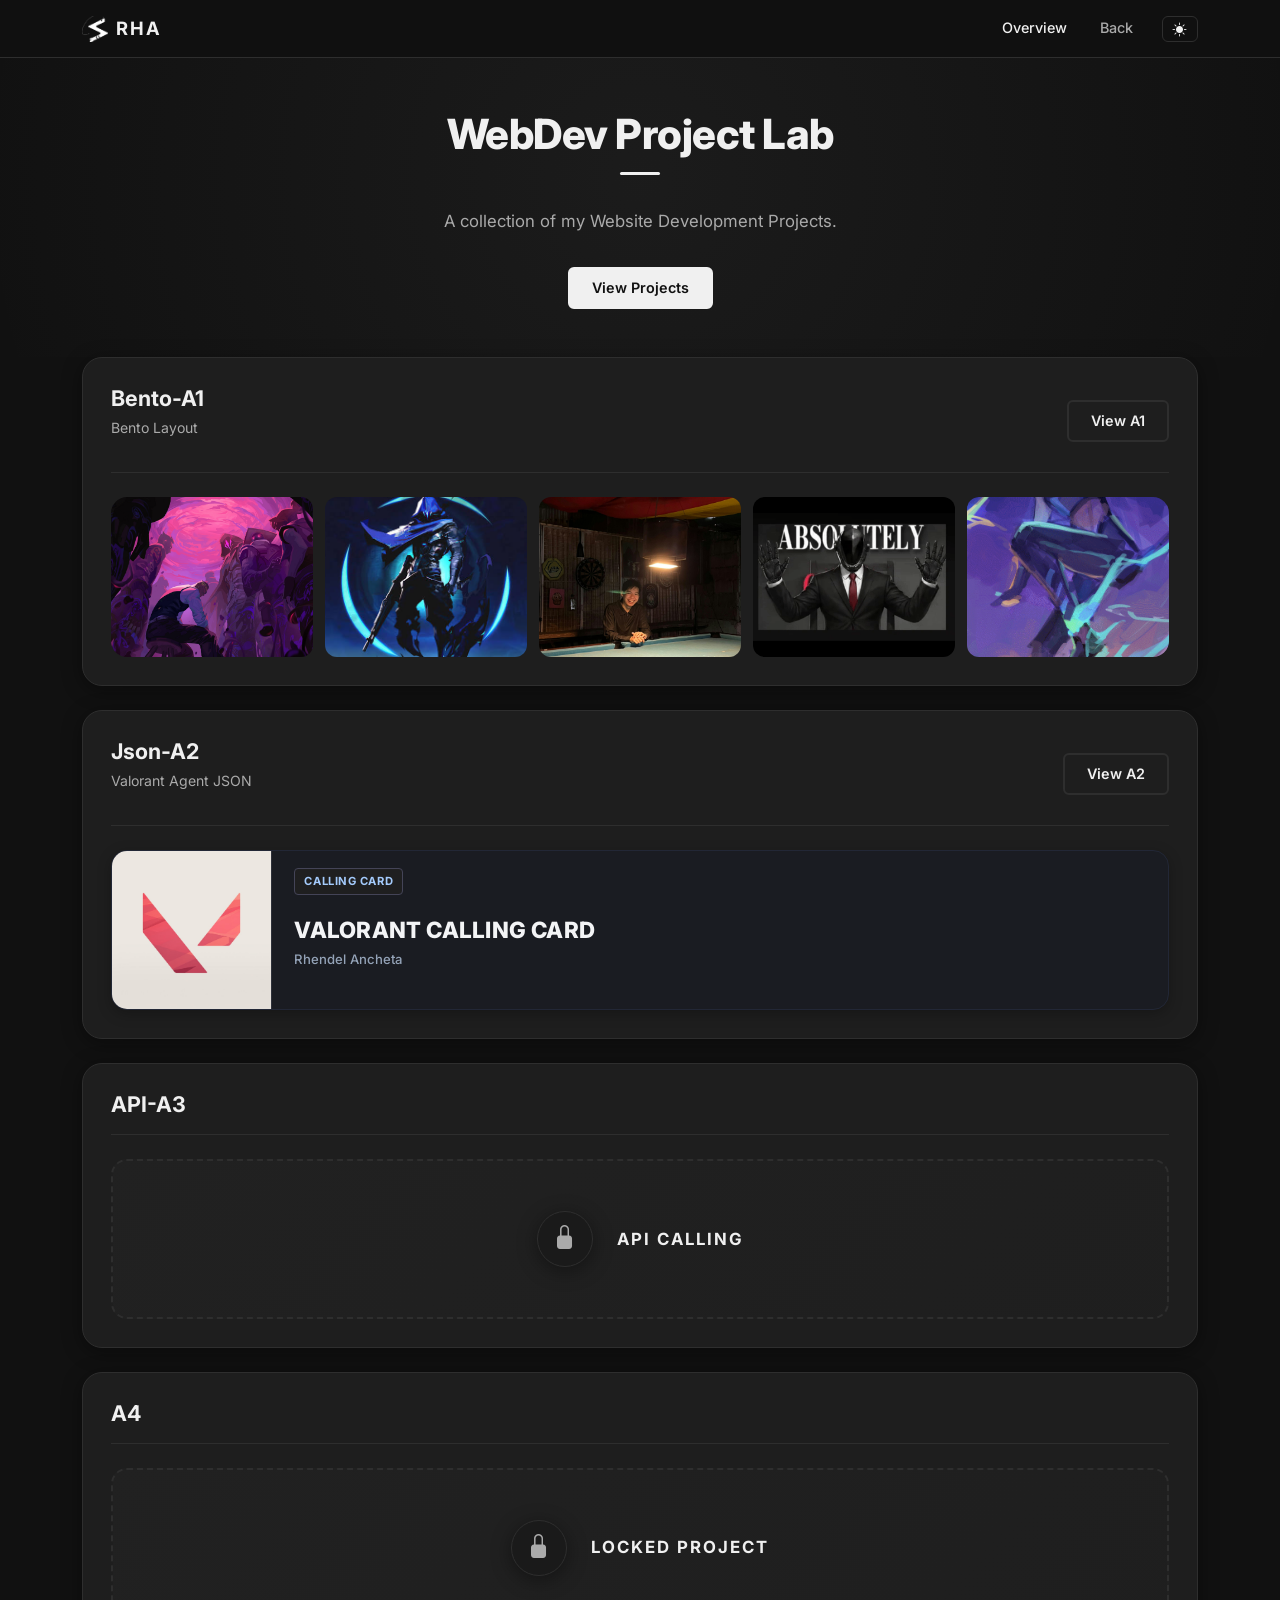
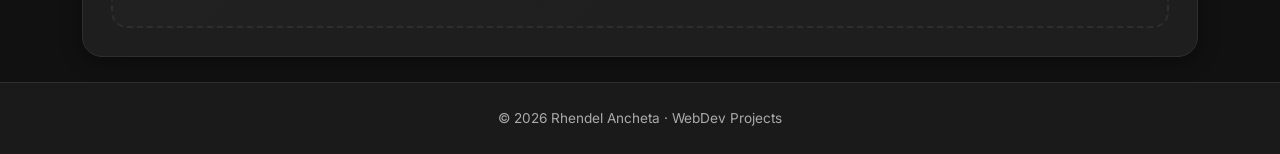
==== index.html @ 06318cfb "index.html" ====
<!DOCTYPE html>
<html lang="en">

<head>
  <meta charset="UTF-8" />
  <meta name="viewport" content="width=device-width, initial-scale=1.0" />
  <title>RHA · WebDev Projects</title>

  <link rel="icon" type="image/png" href="assets/img/favicon.png" />
  <link href="https://fonts.googleapis.com/css2?family=Inter:wght@400;500;600;700;800&display=swap" rel="stylesheet" />
  <link href="https://cdn.jsdelivr.net/npm/bootstrap@5.3.3/dist/css/bootstrap.min.css" rel="stylesheet" />
  <link href="https://cdn.jsdelivr.net/npm/bootstrap-icons@1.11.3/font/bootstrap-icons.min.css" rel="stylesheet" />
  <link rel="stylesheet" href="assets/css/style.css" />
</head>

<body class="dark">

  <nav class="navbar navbar-expand-lg fixed-top" id="mainNav">
    <div class="container">
      <a class="navbar-brand fw-bold" href="#">
        <img src="assets/img/favicon.png" alt="Rhendel Logo" class="brand-icon" />
        RHA
      </a>
      <button class="navbar-toggler" type="button" data-bs-toggle="collapse" data-bs-target="#navMenu"
        aria-controls="navMenu" aria-expanded="false" aria-label="Toggle navigation">
        <span class="navbar-toggler-icon"></span>
      </button>

      <div class="collapse navbar-collapse" id="navMenu">
        <ul class="navbar-nav ms-auto gap-lg-2">
          <li class="nav-item">
            <a class="nav-link active" href="#hero">Overview</a>
          </li>

          <li class="nav-item">
            <a class="nav-link" href="https://delrhen.github.io/">
              Back
            </a>
          </li>
        </ul>

        <button class="btn btn-sm ms-lg-3 mt-2 mt-lg-0" id="darkToggle" title="Toggle dark mode">
          <i class="bi bi-sun-fill"></i>
        </button>
      </div>
    </div>
  </nav>

  <section id="hero">
    <div class="container text-center">
      <h1 class="hero-title fade-in-up">WebDev Project Lab</h1>
      <div class="divider fade-in-up"></div>
      <p class="hero-desc fade-in-up">
        A collection of my Website Development Projects.
      </p>
      <div class="d-flex justify-content-center gap-3 fade-in-up">
        <a href="#hero-projects" class="btn btn-primary-custom">
          View Projects
        </a>
      </div>
    </div>
  </section>

  <section id="hero-projects" class="pt-0">
    <div class="container">

      <div class="row g-4">

        <div class="col-12">
          <div class="hero-card fade-in-up">

            <div class="hero-card-header">
              <div>
                <h3 class="hero-card-title">Bento-A1</h3>
                <p class="hero-card-subtitle">
                  Bento Layout
                </p>
              </div>
              <div class="d-flex gap-2">
                <a href="bento-A1/index.html" class="btn btn-outline-custom btn-sm">
                  View A1
                </a>
              </div>
            </div>

            <a href="bento-A1/index.html" class="bento-preview-strip" title="Open Bento-A1 Fullscreen">
              <div class="bento-preview-img-wrapper">
                <img src="assets/img/card1.jpg" alt="Preview 1" loading="lazy" />
              </div>
              <div class="bento-preview-img-wrapper">
                <img src="assets/img/omen2.jfif" alt="Preview 2" loading="lazy" />
              </div>
              <div class="bento-preview-img-wrapper">
                <img src="assets/img/rhendel.jfif" alt="Preview 3" loading="lazy" />
              </div>
              <div class="bento-preview-img-wrapper">
                <img src="assets/img/bloodstrike.gif" alt="Preview 4" loading="lazy" />
              </div>
              <div class="bento-preview-img-wrapper">
                <img src="assets/img/neon.gif" alt="Preview 5" loading="lazy" />
              </div>
            </a>

          </div>
        </div>

        <div class="col-12">
          <div class="hero-card fade-in-up">
            <div class="hero-card-header">
              <div>
                <h3 class="hero-card-title">Json-A2</h3>
                <p class="hero-card-subtitle">Valorant Agent JSON</p>
              </div>
              <div class="d-flex gap-2">
                <a href="Json-A2/index.html" class="btn btn-outline-custom btn-sm">
                  View A2
                </a>
              </div>
            </div>

            <a href="Json-A2/index.html" class="calling-card-preview" title="Open Valorant Calling Cards">
              <div class="calling-card-preview-banner">
                <img src="assets/img/valorant.jpg" alt="Valorant Calling Card" loading="lazy" />
              </div>

              <div class="calling-card-preview-content">
                <div class="calling-card-preview-meta">
                  <span class="calling-card-preview-tag">Calling Card</span>
                </div>

                <div class="my-auto">
                  <h4 class="calling-card-preview-title">Valorant Calling Card</h4>
                  <span class="calling-card-preview-author">Rhendel Ancheta</span>
                </div>

                <div class="calling-card-preview-cta">
                </div>
              </div>
            </a>
          </div>
        </div>

        <div class="col-12">
          <div class="hero-card locked-project-card fade-in-up">
            <div class="hero-card-header">
              <div>

                <h3 class="hero-card-title">API-A3</h3>
              </div>
            </div>

            <div class="locked-empty-state">
              <div class="lock-icon-circle">
                <i class="bi bi-lock-fill"></i>
              </div>
              <div class="locked-text-wrap">
                <h5 class="locked-title">API CALLING</h5>
              </div>
            </div>
          </div>
        </div>

        <div class="col-12">
          <div class="hero-card locked-project-card fade-in-up">
            <div class="hero-card-header">
              <div>

                <h3 class="hero-card-title">A4</h3>
              </div>
            </div>

            <div class="locked-empty-state">
              <div class="lock-icon-circle">
                <i class="bi bi-lock-fill"></i>
              </div>
              <div class="locked-text-wrap">
                <h5 class="locked-title">LOCKED PROJECT</h5>
              </div>
            </div>
          </div>
        </div>

      </div>

    </div>
  </section>

  <br>

  <footer>
    <div class="container text-center">
      <p>&copy; 2026 Rhendel Ancheta · WebDev Projects</p>
    </div>
  </footer>

  <script src="https://cdn.jsdelivr.net/npm/bootstrap@5.3.3/dist/js/bootstrap.bundle.min.js"></script>
  <script src="assets/js/script.js"></script>
</body>

</html>
---- assets/css/style.css ----
:root {
  --bg: #ffffff;
  --bg-alt: #f5f5f5;
  --text: #111111;
  --text-muted: #555555;
  --border: #dddddd;
  --accent: #111111;
  --accent-hover: #333333;
  --card-bg: #ffffff;
  --nav-bg: rgba(255, 255, 255, 0.95);
  --shadow: 0 2px 12px rgba(0, 0, 0, 0.08);

  --bento-card-bg: #f8f9fa;
  --bento-card-border: rgba(0, 0, 0, 0.08);
  --bento-card-hover-border: rgba(0, 0, 0, 0.2);

  --space-xs: 0.5rem;
  --space-sm: 1rem;
  --space-md: 1.5rem;
  --space-lg: 2rem;
  --space-xl: 3rem;
  --space-xxl: 5rem;
}

body.dark {
  --bg: #111111;
  --bg-alt: #1a1a1a;
  --text: #f0f0f0;
  --text-muted: #aaaaaa;
  --border: #2e2e2e;
  --accent: #f0f0f0;
  --accent-hover: #cccccc;
  --card-bg: #1e1e1e;
  --nav-bg: rgba(17, 17, 17, 0.97);
  --shadow: 0 4px 20px rgba(0, 0, 0, 0.4);

  --bento-card-bg: #1e1e1e;
  --bento-card-border: #2e2e2e;
  --bento-card-hover-border: #444444;
}

* {
  margin: 0;
  padding: 0;
  box-sizing: border-box;
  scroll-behavior: smooth;
}

body {
  background-color: var(--bg);
  color: var(--text);
  font-family: 'Inter', sans-serif;
  font-size: 15px;
  line-height: 1.7;
  transition: background-color 0.3s, color 0.3s;
  min-height: 100vh;
  display: flex;
  flex-direction: column;
}


#mainNav {
  background: var(--nav-bg);
  border-bottom: 1px solid var(--border);
  backdrop-filter: blur(8px);
  -webkit-backdrop-filter: blur(8px);
  transition: background 0.3s, padding 0.3s, box-shadow 0.3s;
  z-index: 1050;
}

#mainNav .navbar-brand {
  color: var(--text);
  letter-spacing: 2px;
  font-size: 1.15rem;
  display: flex;
  align-items: center;
  gap: 8px;
}

.brand-icon {
  width: 26px;
  height: 26px;
  border-radius: 6px;
  object-fit: cover;
}

#mainNav .nav-link {
  color: var(--text-muted);
  font-size: 0.9rem;
  font-weight: 500;
  transition: color 0.2s;
  padding: 0.5rem 0.8rem;
}

#mainNav .nav-link:hover,
#mainNav .nav-link.active {
  color: var(--text);
}

#darkToggle {
  background: none !important;
  border: 1px solid var(--border) !important;
  color: var(--text) !important;
  border-radius: 6px;
  padding: 5px 10px;
  cursor: pointer;
  line-height: 1;
  transition: background 0.2s;
}

#darkToggle:hover {
  background: var(--bg-alt) !important;
}

#darkToggle:focus {
  outline: none;
  box-shadow: none !important;
}


#hero {
  position: relative;
  overflow: hidden;
  padding-top: calc(var(--space-xxl) + 30px);
  padding-bottom: var(--space-xl);
  --mouse-x: 50%;
  --mouse-y: 50%;
}

#hero::before {
  content: "";
  position: absolute;
  top: -50%;
  left: -50%;
  width: 200%;
  height: 200%;
  background: radial-gradient(circle at center, rgba(150, 150, 150, 0.08) 0%, transparent 50%);
  transform: translate(calc(var(--mouse-x) * -25px), calc(var(--mouse-y) * -25px));
  transition: transform 0.1s ease-out;
  pointer-events: none;
  z-index: 0;
}

#hero > .container {
  position: relative;
  z-index: 1;
}

.hero-subtitle {
  font-size: 0.85rem;
  letter-spacing: 2px;
  text-transform: uppercase;
  color: var(--text-muted);
  font-weight: 700;
  margin-bottom: 6px;
}

.hero-title {
  font-size: 2.6rem;
  font-weight: 800;
  color: var(--text);
  letter-spacing: -0.5px;
  margin-bottom: 12px;
}

.hero-desc {
  font-size: 1.05rem;
  color: var(--text-muted);
  max-width: 680px;
  margin: 0 auto 2rem;
}

.divider {
  width: 40px;
  height: 3px;
  background: var(--text);
  margin: 0 auto 2rem;
  border-radius: 2px;
}


.btn-primary-custom {
  background: var(--accent);
  color: var(--bg);
  border: 2px solid var(--accent);
  padding: 8px 22px;
  border-radius: 6px;
  font-size: 0.9rem;
  font-weight: 600;
  text-decoration: none;
  display: inline-flex;
  align-items: center;
  gap: 6px;
  transition: background 0.2s, color 0.2s, border-color 0.2s;
}

.btn-primary-custom:hover {
  background: var(--accent-hover);
  border-color: var(--accent-hover);
  color: var(--bg);
}

.btn-outline-custom {
  background: transparent;
  color: var(--text);
  border: 2px solid var(--border);
  padding: 8px 22px;
  border-radius: 6px;
  font-size: 0.9rem;
  font-weight: 600;
  text-decoration: none;
  display: inline-flex;
  align-items: center;
  gap: 6px;
  transition: border-color 0.2s, color 0.2s, background-color 0.2s;
}

.btn-outline-custom:hover {
  border-color: var(--text);
  color: var(--text);
  background-color: var(--bg-alt);
}

.hero-card {
  background: var(--card-bg);
  border: 1px solid var(--border);
  border-radius: 1.25rem;
  padding: 1.75rem;
  box-shadow: var(--shadow);
  transition: transform 0.25s ease, box-shadow 0.25s ease, border-color 0.25s ease;
  position: relative;
  overflow: hidden;
}

.hero-card:hover {
  border-color: rgba(150, 150, 150, 0.3);
}

.hero-card-header {
  display: flex;
  justify-content: space-between;
  align-items: center;
  margin-bottom: 1.5rem;
  padding-bottom: 1rem;
  border-bottom: 1px solid var(--border);
  flex-wrap: wrap;
  gap: 10px;
}

.hero-card-tag {
  display: inline-flex;
  align-items: center;
  gap: 6px;
  font-size: 0.72rem;
  font-weight: 700;
  text-transform: uppercase;
  letter-spacing: 1px;
  padding: 4px 12px;
  border-radius: 20px;
}

.tag-active {
  background: rgba(34, 197, 94, 0.12);
  color: #22c55e;
  border: 1px solid rgba(34, 197, 94, 0.3);
}

.tag-locked {
  background: rgba(148, 163, 184, 0.12);
  color: var(--text-muted);
  border: 1px solid var(--border);
}

.hero-card-title {
  font-size: 1.35rem;
  font-weight: 700;
  color: var(--text);
  margin: 0;
}

.hero-card-subtitle {
  font-size: 0.88rem;
  color: var(--text-muted);
  margin-top: 4px;
}


.bento-preview-strip {
  display: flex;
  gap: 12px;
  width: 100%;
  height: 160px;
  border-radius: 1rem;
  overflow: hidden;
  text-decoration: none;
  position: relative;
  transition: transform 0.3s ease, box-shadow 0.3s ease;
}

.bento-preview-strip:hover {
  transform: translateY(-3px);
  box-shadow: 0 8px 30px rgba(0, 0, 0, 0.3);
}

.bento-preview-img-wrapper {
  flex: 1;
  min-width: 0;
  overflow: hidden;
  border-radius: 0.75rem;
  position: relative;
}

.bento-preview-img-wrapper img {
  width: 100%;
  height: 100%;
  object-fit: cover;
  object-position: center;
  transition: transform 0.4s ease;
}

.bento-preview-strip:hover .bento-preview-img-wrapper img {
  transform: scale(1.08);
}

.bento-preview-cta {
  flex: 0 0 160px;
  display: flex;
  flex-direction: column;
  align-items: center;
  justify-content: center;
  gap: 8px;
  background: var(--bg-alt);
  border: 1px solid var(--border);
  border-radius: 0.75rem;
  color: var(--text-muted);
  font-size: 0.85rem;
  font-weight: 600;
  letter-spacing: 0.5px;
  transition: color 0.2s, background 0.2s, border-color 0.2s;
}

.bento-preview-cta i:first-child {
  font-size: 1.6rem;
}

.bento-preview-cta i:last-child {
  font-size: 1rem;
  transition: transform 0.2s;
}

.bento-preview-strip:hover .bento-preview-cta {
  color: var(--text);
  border-color: var(--text-muted);
}

.bento-preview-strip:hover .bento-preview-cta i:last-child {
  transform: translateX(4px);
}

@media (max-width: 768px) {
  .bento-preview-strip {
    height: 120px;
    gap: 8px;
  }
  .bento-preview-img-wrapper:nth-child(n+4) {
    display: none;
  }
  .bento-preview-cta {
    flex: 0 0 100px;
    font-size: 0.75rem;
  }
}



.bento-box {
  background-color: var(--bento-card-bg);
  border: 1px solid var(--bento-card-border);
  border-radius: 1rem;
  font-weight: 600;
  color: var(--text);
  display: flex;
  flex-direction: column;
  align-items: center;
  justify-content: center;
  box-shadow: 0 2px 8px rgba(0, 0, 0, 0.04);
  transition: transform 0.2s ease, box-shadow 0.2s ease, border-color 0.2s ease;
  position: relative;
  overflow: hidden;
  text-align: center;
  padding: 1rem;
}

.bento-box:hover {
  transform: translateY(-2px);
  border-color: var(--bento-card-hover-border);
  box-shadow: 0 6px 18px rgba(0, 0, 0, 0.08);
}

body.dark .bento-box:hover {
  box-shadow: 0 6px 20px rgba(0, 0, 0, 0.5);
}

.bento-box .bento-bg-img {
  position: absolute;
  top: 0;
  left: 0;
  width: 100%;
  height: 100%;
  object-fit: cover;
  object-position: center;
  transition: transform 0.4s ease, opacity 0.3s ease;
  z-index: 1;
  opacity: 0.5;
}

.bento-box:hover .bento-bg-img {
  transform: scale(1.06);
  opacity: 0.7;
}

.bento-box .bento-overlay {
  position: absolute;
  top: 0;
  left: 0;
  width: 100%;
  height: 100%;
  background: linear-gradient(180deg, rgba(17, 17, 17, 0.3) 0%, rgba(17, 17, 17, 0.85) 100%);
  z-index: 2;
  pointer-events: none;
}

.bento-box .bento-content {
  position: relative;
  z-index: 3;
  width: 100%;
  display: flex;
  flex-direction: column;
  align-items: center;
  justify-content: center;
  pointer-events: none;
}

.bento-box-title {
  font-size: 0.95rem;
  font-weight: 700;
  letter-spacing: 1px;
  text-shadow: 0 2px 8px rgba(0, 0, 0, 0.7);
}

.bento-box-desc {
  font-size: 0.75rem;
  color: var(--text-muted);
  font-weight: 500;
  margin-top: 4px;
  text-shadow: 0 1px 4px rgba(0, 0, 0, 0.8);
}


.locked-project-card {
  display: flex;
  flex-direction: column;
  justify-content: space-between;
}

.locked-empty-state {
  height: 160px;
  border: 2px dashed var(--border);
  border-radius: 1rem;
  display: flex;
  flex-direction: row;
  align-items: center;
  justify-content: center;
  gap: 1.5rem;
  padding: 1.25rem 2rem;
  text-align: left;
  background: linear-gradient(135deg, rgba(125, 125, 125, 0.03) 0%, rgba(125, 125, 125, 0.01) 100%);
  position: relative;
  overflow: hidden;
  transition: border-color 0.25s, transform 0.25s;
}

.locked-empty-state:hover {
  border-color: rgba(150, 150, 150, 0.4);
}

.lock-icon-circle {
  width: 56px;
  height: 56px;
  border-radius: 50%;
  background: var(--bg-alt);
  border: 1px solid var(--border);
  display: flex;
  align-items: center;
  justify-content: center;
  font-size: 1.5rem;
  color: var(--text-muted);
  margin-bottom: 0;
  box-shadow: var(--shadow);
  transition: transform 0.3s ease, color 0.3s ease;
  flex-shrink: 0;
}

.locked-empty-state:hover .lock-icon-circle {
  transform: scale(1.08);
  color: var(--text);
}

.locked-text-wrap {
  display: flex;
  flex-direction: column;
  gap: 3px;
}

.locked-title {
  font-size: 1.05rem;
  font-weight: 700;
  letter-spacing: 2px;
  text-transform: uppercase;
  color: var(--text);
  margin-bottom: 0;
}

.locked-desc {
  font-size: 0.85rem;
  color: var(--text-muted);
  max-width: unset;
  margin-bottom: 0;
  line-height: 1.4;
}


footer {
  margin-top: auto;
  background: var(--bg-alt);
  border-top: 1px solid var(--border);
  padding: 24px 0;
}

footer p {
  font-size: 0.85rem;
  color: var(--text-muted);
  margin: 0;
}


.fade-in-up {
  opacity: 0;
  transform: translateY(20px);
  transition: opacity 0.5s ease, transform 0.5s ease;
}

.fade-in-up.visible {
  opacity: 1;
  transform: translateY(0);
}

@media (max-width: 991px) {
  .hero-title {
    font-size: 2.2rem;
  }
}

@media (max-width: 576px) {
  .hero-title {
    font-size: 1.8rem;
  }

  .hero-card {
    padding: 1.25rem;
  }

  .bento-box {
    min-height: 120px !important;
  }
}


.calling-card-preview {
  display: flex;
  flex-direction: row;
  background: #1a1c22;
  border: 1px solid #222736;
  border-radius: 1rem;
  overflow: hidden;
  height: 160px;
  width: 100%;
  text-decoration: none;
  transition: transform 0.3s ease, border-color 0.3s ease, box-shadow 0.3s ease, background-color 0.3s ease;
  box-shadow: 0 4px 14px rgba(0, 0, 0, 0.25);
}

.calling-card-preview:hover {
  transform: translateY(-3px);
  background-color: #343947;
  border-color: rgba(49, 58, 73, 0.4);
  box-shadow: 0 8px 30px rgba(0, 0, 0, 0.35);
}

.calling-card-preview-banner {
  flex: 0 0 160px;
  position: relative;
  overflow: hidden;
  background: #0f1218;
  border-right: 1px solid #2e313a;
}

.calling-card-preview-banner img {
  width: 100%;
  height: 100%;
  object-fit: cover;
  object-position: center;
  display: block;
  transition: transform 0.4s ease;
}

.calling-card-preview:hover .calling-card-preview-banner img {
  transform: scale(1.08);
}

.calling-card-preview-content {
  flex: 1;
  display: flex;
  flex-direction: column;
  justify-content: space-between;
  padding: 1.1rem 1.4rem;
  min-width: 0;
}

.calling-card-preview-meta {
  display: flex;
  align-items: center;
  justify-content: space-between;
  gap: 8px;
}

.calling-card-preview-tag {
  font-size: 0.7rem;
  font-weight: 700;
  padding: 3px 9px;
  border-radius: 4px;
  text-transform: uppercase;
  letter-spacing: 0.05em;
  background: #1f1f20;
  color: #a4cbfc;
  border: 1px solid #444457;
}

.calling-card-preview-title {
  font-size: 1.4rem;
  font-weight: 800;
  color: #f3f4f6;
  text-transform: uppercase;
  letter-spacing: 0.01em;
  line-height: 1.2;
  margin: 0;
}

.calling-card-preview-author {
  font-size: 0.82rem;
  font-weight: 500;
  color: #94a3b8;
  margin-top: 4px;
  display: block;
}

.calling-card-preview-cta {
  display: flex;
  align-items: center;
  justify-content: space-between;
  color: #38bdf8;
  font-size: 0.85rem;
  font-weight: 600;
  transition: color 0.2s;
}

.calling-card-preview:hover .calling-card-preview-cta {
  color: #60a5fa;
}

.calling-card-preview-cta i {
  transition: transform 0.2s ease;
}

.calling-card-preview:hover .calling-card-preview-cta i {
  transform: translateX(4px);
}

@media (max-width: 768px) {
  .locked-empty-state {
    flex-direction: column;
    height: auto;
    min-height: 140px;
    text-align: center;
    gap: 0.75rem;
    padding: 1.5rem 1rem;
  }
  .calling-card-preview {
    height: 135px;
  }
  .calling-card-preview-banner {
    flex: 0 0 110px;
  }
  .calling-card-preview-title {
    font-size: 1.1rem;
  }
}
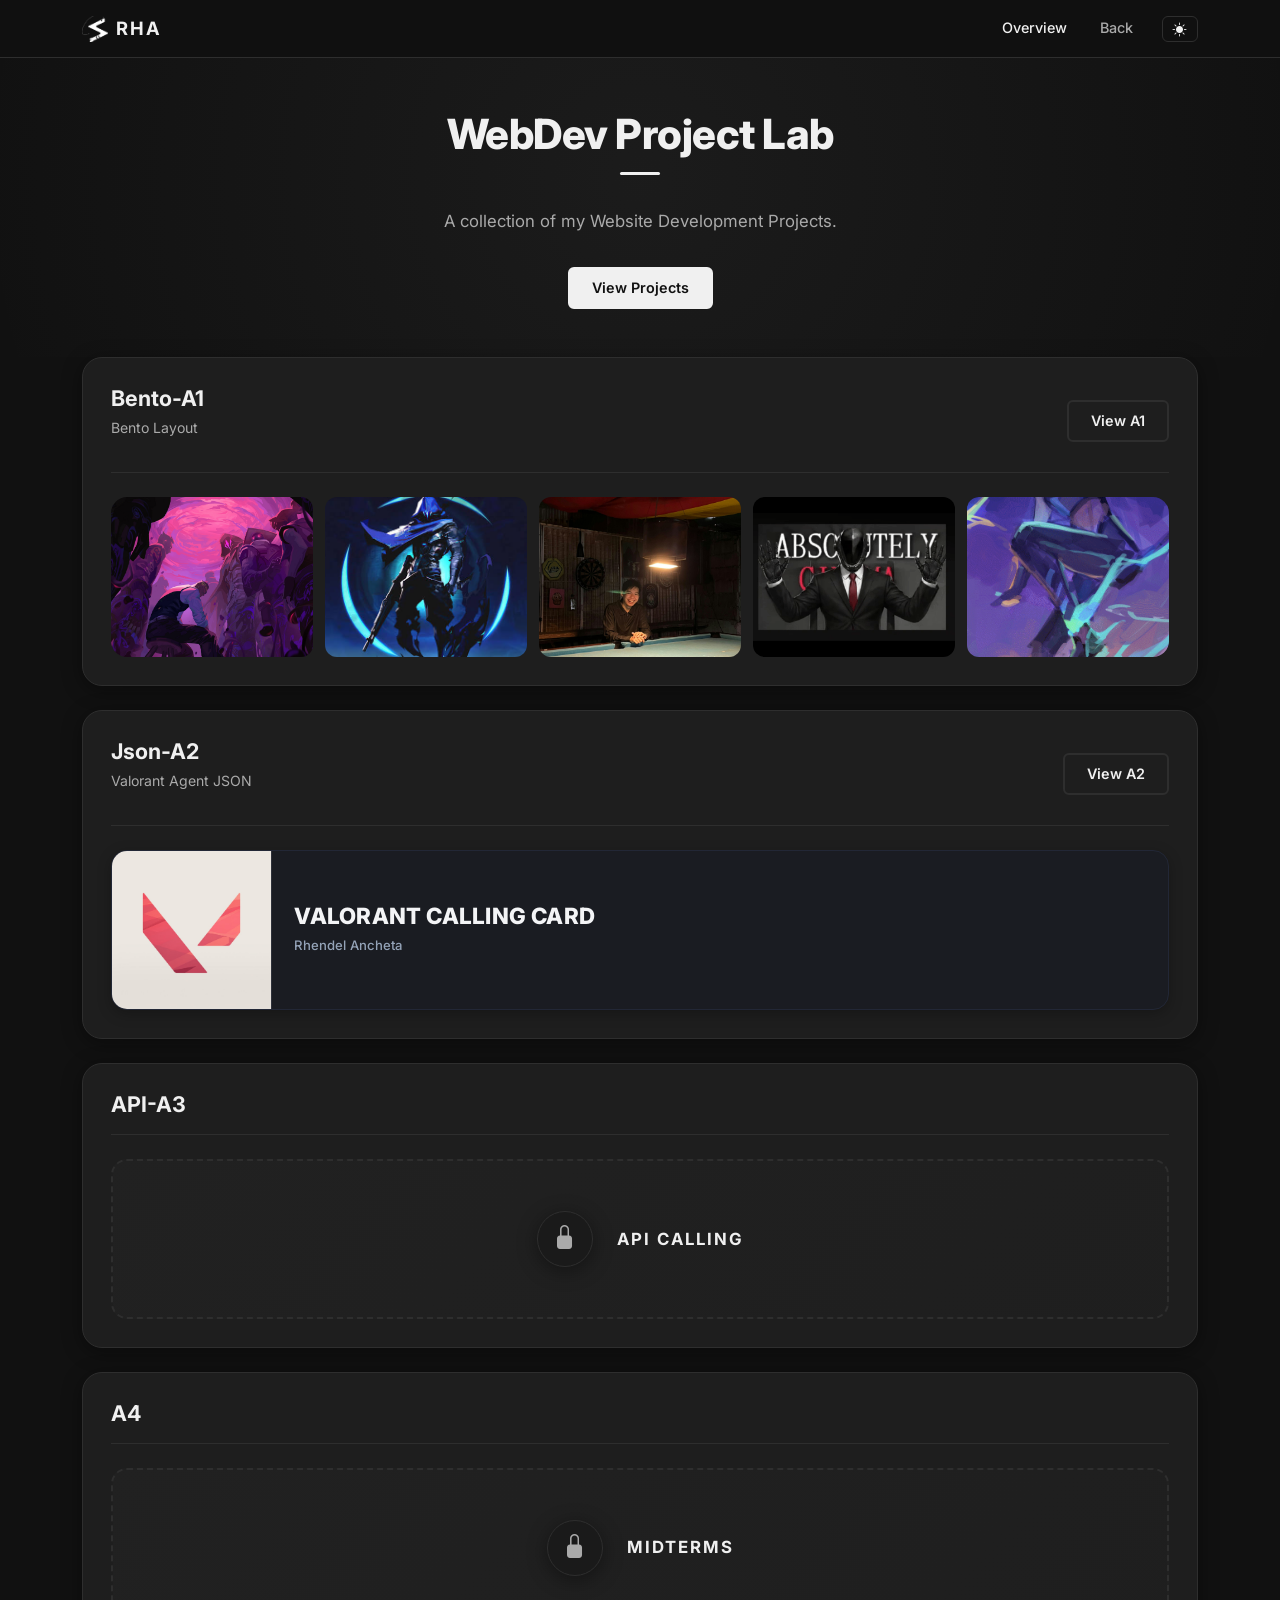
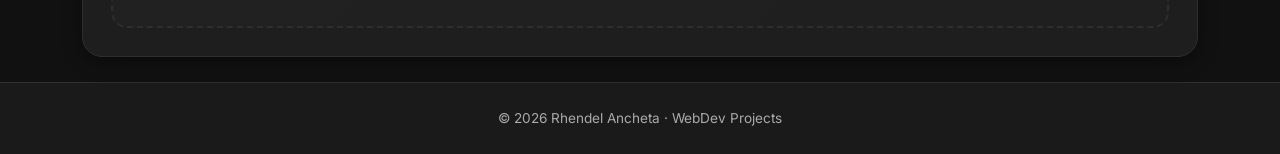
==== commit 784ccab9: "Index.html" ====
--- a/index.html
+++ b/index.html
@@ -4,7 +4,7 @@
 <head>
   <meta charset="UTF-8" />
   <meta name="viewport" content="width=device-width, initial-scale=1.0" />
-  <title>RHA · WebDev Projects</title>
+  <title>WebDev Projects</title>
 
   <link rel="icon" type="image/png" href="assets/img/favicon.png" />
   <link href="https://fonts.googleapis.com/css2?family=Inter:wght@400;500;600;700;800&display=swap" rel="stylesheet" />
@@ -124,9 +124,7 @@
               </div>
 
               <div class="calling-card-preview-content">
-                <div class="calling-card-preview-meta">
-                  <span class="calling-card-preview-tag">Calling Card</span>
-                </div>
+                
 
                 <div class="my-auto">
                   <h4 class="calling-card-preview-title">Valorant Calling Card</h4>
@@ -174,7 +172,7 @@
                 <i class="bi bi-lock-fill"></i>
               </div>
               <div class="locked-text-wrap">
-                <h5 class="locked-title">LOCKED PROJECT</h5>
+                <h5 class="locked-title">MIDTERMS</h5>
               </div>
             </div>
           </div>
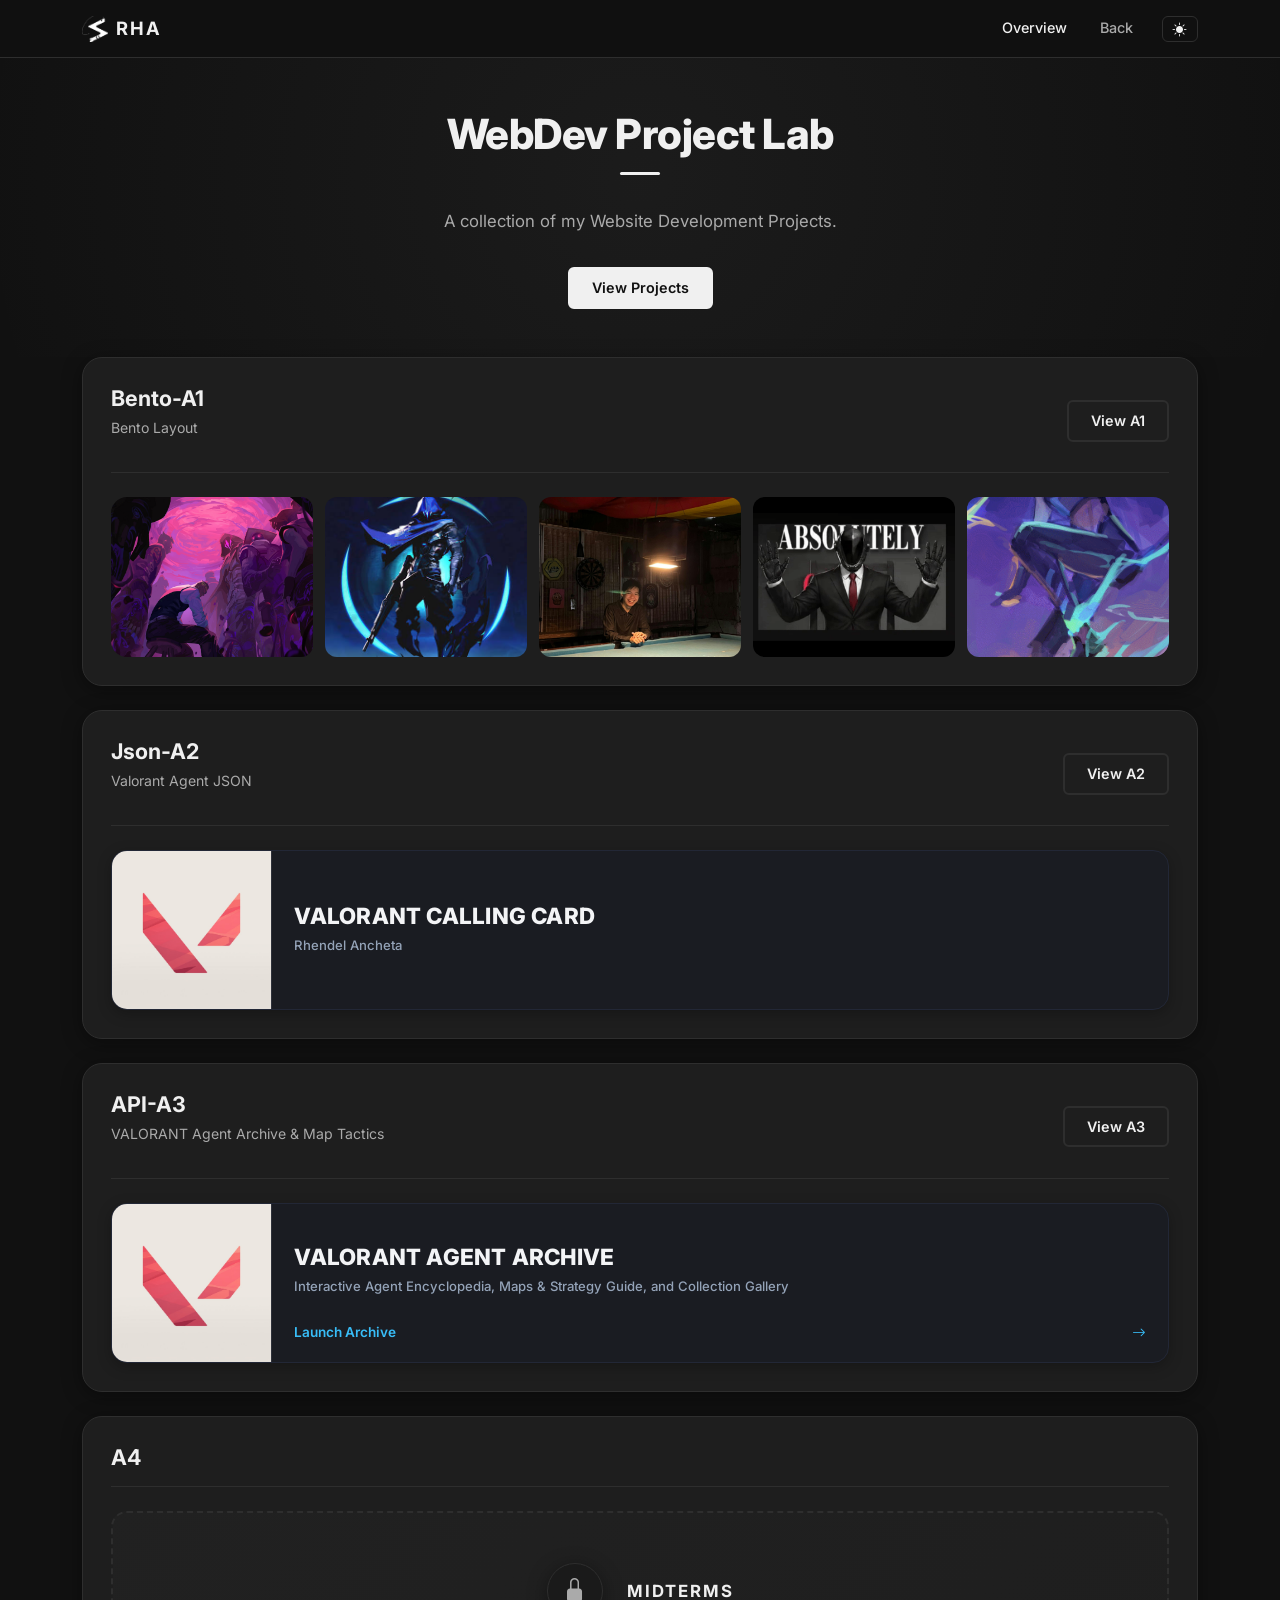
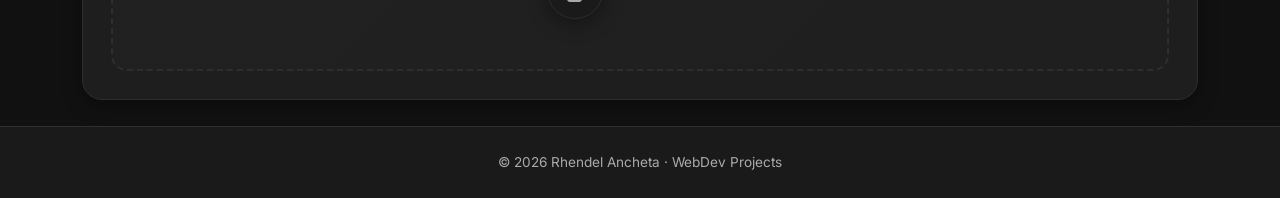
==== commit e0c473c7: "collections.html" ====
--- a/index.html
+++ b/index.html
@@ -4,7 +4,7 @@
 <head>
   <meta charset="UTF-8" />
   <meta name="viewport" content="width=device-width, initial-scale=1.0" />
-  <title>WebDev Projects</title>
+  <title>My WebDev Projects</title>
 
   <link rel="icon" type="image/png" href="assets/img/favicon.png" />
   <link href="https://fonts.googleapis.com/css2?family=Inter:wght@400;500;600;700;800&display=swap" rel="stylesheet" />
@@ -139,11 +139,45 @@
         </div>
 
         <div class="col-12">
+          <div class="hero-card fade-in-up">
+            <div class="hero-card-header">
+              <div>
+                <h3 class="hero-card-title">API-A3</h3>
+                <p class="hero-card-subtitle">VALORANT Agent Archive &amp; Map Tactics</p>
+              </div>
+              <div class="d-flex gap-2">
+                <a href="api-3/index.html" class="btn btn-outline-custom btn-sm">
+                  View A3
+                </a>
+              </div>
+            </div>
+
+            <a href="api-3/index.html" class="calling-card-preview" title="Open VALORANT Agent Archive &amp; Map Tactics">
+              <div class="calling-card-preview-banner">
+                <img src="assets/img/valorant.jpg" alt="VALORANT Agent Archive" loading="lazy" />
+              </div>
+
+              <div class="calling-card-preview-content">
+                <div class="my-auto">
+                  <h4 class="calling-card-preview-title">VALORANT Agent Archive</h4>
+                  <span class="calling-card-preview-author">Interactive Agent Encyclopedia, Maps &amp; Strategy Guide, and Collection Gallery</span>
+                </div>
+
+                <div class="calling-card-preview-cta">
+                  <span>Launch Archive</span>
+                  <i class="bi bi-arrow-right ms-2"></i>
+                </div>
+              </div>
+            </a>
+          </div>
+        </div>
+
+        <div class="col-12">
           <div class="hero-card locked-project-card fade-in-up">
             <div class="hero-card-header">
               <div>
 
-                <h3 class="hero-card-title">API-A3</h3>
+                <h3 class="hero-card-title">A4</h3>
               </div>
             </div>
 
@@ -152,26 +186,6 @@
                 <i class="bi bi-lock-fill"></i>
               </div>
               <div class="locked-text-wrap">
-                <h5 class="locked-title">API CALLING</h5>
-              </div>
-            </div>
-          </div>
-        </div>
-
-        <div class="col-12">
-          <div class="hero-card locked-project-card fade-in-up">
-            <div class="hero-card-header">
-              <div>
-
-                <h3 class="hero-card-title">A4</h3>
-              </div>
-            </div>
-
-            <div class="locked-empty-state">
-              <div class="lock-icon-circle">
-                <i class="bi bi-lock-fill"></i>
-              </div>
-              <div class="locked-text-wrap">
                 <h5 class="locked-title">MIDTERMS</h5>
               </div>
             </div>
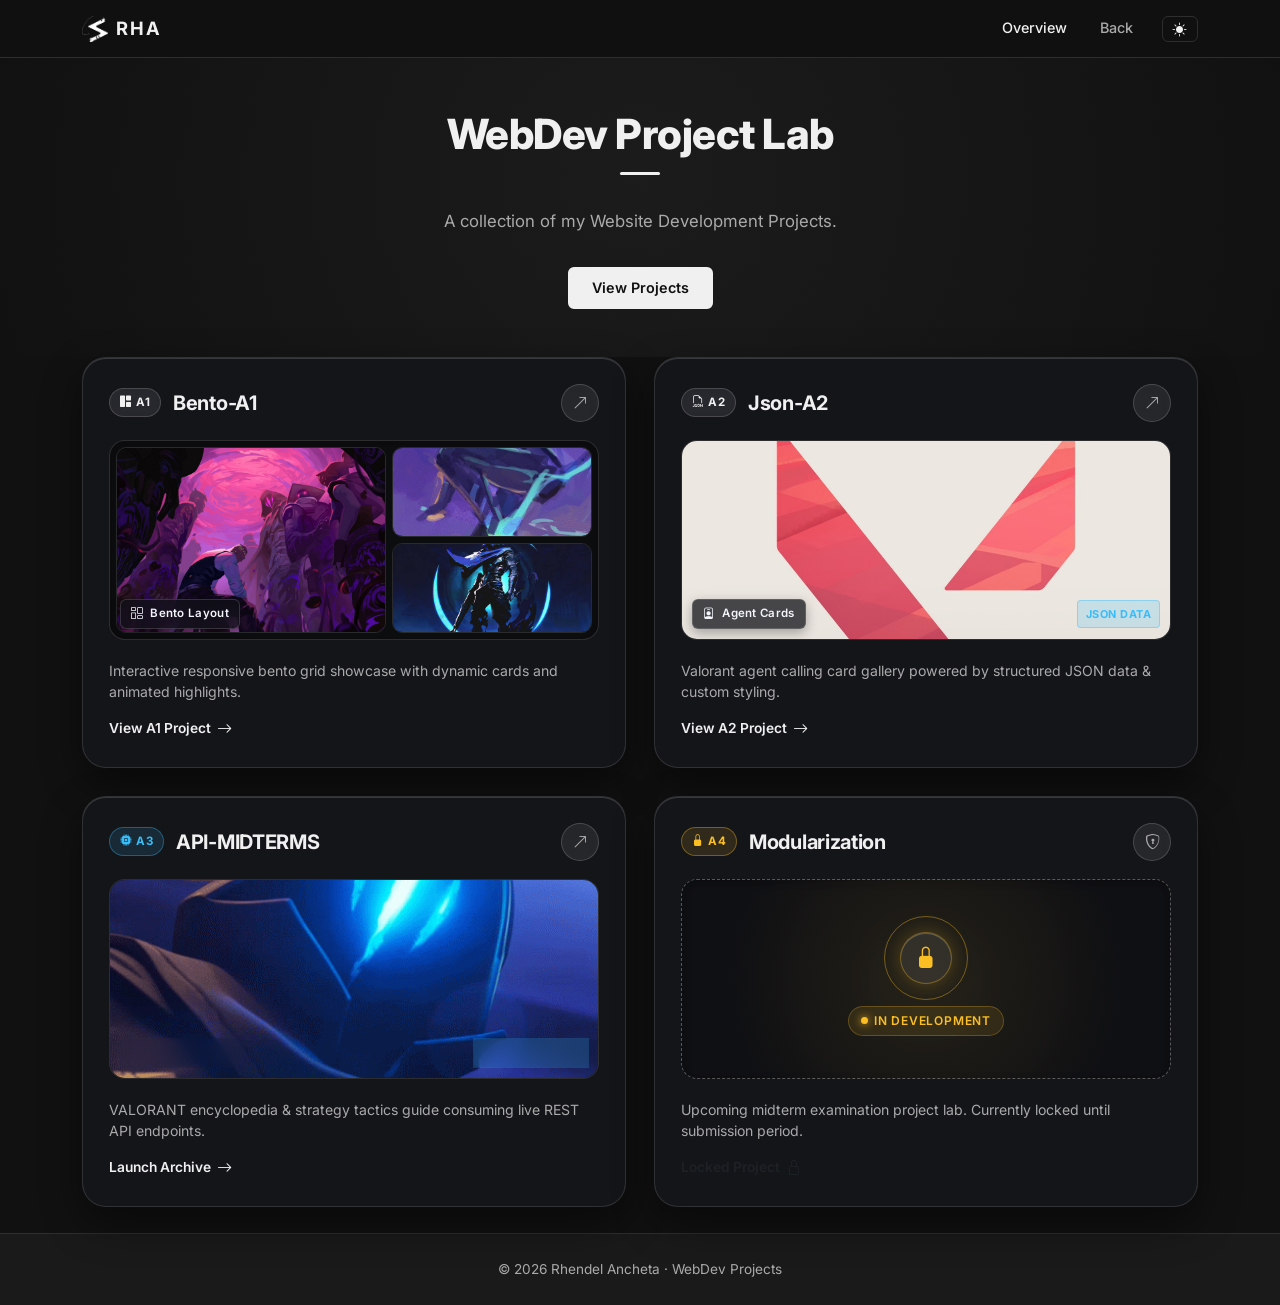
==== commit 2d4ff674: "index.html" ====
--- a/index.html
+++ b/index.html
@@ -64,129 +64,152 @@
   <section id="hero-projects" class="pt-0">
     <div class="container">
 
-      <div class="row g-4">
-
-        <div class="col-12">
-          <div class="hero-card fade-in-up">
-
-            <div class="hero-card-header">
-              <div>
-                <h3 class="hero-card-title">Bento-A1</h3>
-                <p class="hero-card-subtitle">
-                  Bento Layout
-                </p>
-              </div>
-              <div class="d-flex gap-2">
-                <a href="bento-A1/index.html" class="btn btn-outline-custom btn-sm">
-                  View A1
-                </a>
-              </div>
-            </div>
-
-            <a href="bento-A1/index.html" class="bento-preview-strip" title="Open Bento-A1 Fullscreen">
-              <div class="bento-preview-img-wrapper">
-                <img src="assets/img/card1.jpg" alt="Preview 1" loading="lazy" />
-              </div>
-              <div class="bento-preview-img-wrapper">
-                <img src="assets/img/omen2.jfif" alt="Preview 2" loading="lazy" />
-              </div>
-              <div class="bento-preview-img-wrapper">
-                <img src="assets/img/rhendel.jfif" alt="Preview 3" loading="lazy" />
-              </div>
-              <div class="bento-preview-img-wrapper">
-                <img src="assets/img/bloodstrike.gif" alt="Preview 4" loading="lazy" />
-              </div>
-              <div class="bento-preview-img-wrapper">
-                <img src="assets/img/neon.gif" alt="Preview 5" loading="lazy" />
-              </div>
-            </a>
-
-          </div>
-        </div>
-
-        <div class="col-12">
-          <div class="hero-card fade-in-up">
-            <div class="hero-card-header">
-              <div>
-                <h3 class="hero-card-title">Json-A2</h3>
-                <p class="hero-card-subtitle">Valorant Agent JSON</p>
-              </div>
-              <div class="d-flex gap-2">
-                <a href="Json-A2/index.html" class="btn btn-outline-custom btn-sm">
-                  View A2
-                </a>
-              </div>
-            </div>
-
-            <a href="Json-A2/index.html" class="calling-card-preview" title="Open Valorant Calling Cards">
-              <div class="calling-card-preview-banner">
-                <img src="assets/img/valorant.jpg" alt="Valorant Calling Card" loading="lazy" />
-              </div>
-
-              <div class="calling-card-preview-content">
-                
-
-                <div class="my-auto">
-                  <h4 class="calling-card-preview-title">Valorant Calling Card</h4>
-                  <span class="calling-card-preview-author">Rhendel Ancheta</span>
-                </div>
-
-                <div class="calling-card-preview-cta">
-                </div>
-              </div>
-            </a>
-          </div>
-        </div>
-
-        <div class="col-12">
-          <div class="hero-card fade-in-up">
-            <div class="hero-card-header">
-              <div>
-                <h3 class="hero-card-title">API-A3</h3>
-                <p class="hero-card-subtitle">VALORANT Agent Archive &amp; Map Tactics</p>
-              </div>
-              <div class="d-flex gap-2">
-                <a href="api-3/index.html" class="btn btn-outline-custom btn-sm">
-                  View A3
-                </a>
-              </div>
-            </div>
-
-            <a href="api-3/index.html" class="calling-card-preview" title="Open VALORANT Agent Archive &amp; Map Tactics">
-              <div class="calling-card-preview-banner">
-                <img src="assets/img/valorant.jpg" alt="VALORANT Agent Archive" loading="lazy" />
-              </div>
-
-              <div class="calling-card-preview-content">
-                <div class="my-auto">
-                  <h4 class="calling-card-preview-title">VALORANT Agent Archive</h4>
-                  <span class="calling-card-preview-author">Interactive Agent Encyclopedia, Maps &amp; Strategy Guide, and Collection Gallery</span>
-                </div>
-
-                <div class="calling-card-preview-cta">
-                  <span>Launch Archive</span>
-                  <i class="bi bi-arrow-right ms-2"></i>
-                </div>
-              </div>
-            </a>
-          </div>
-        </div>
-
-        <div class="col-12">
-          <div class="hero-card locked-project-card fade-in-up">
-            <div class="hero-card-header">
-              <div>
-
-                <h3 class="hero-card-title">A4</h3>
-              </div>
-            </div>
-
-            <div class="locked-empty-state">
-              <div class="lock-icon-circle">
-                <i class="bi bi-lock-fill"></i>
-              </div>
-              <div class="locked-text-wrap">
-                <h5 class="locked-title">MIDTERMS</h5>
+      <div class="projects-grid">
+
+        <!-- Project 1: Bento-A1 -->
+        <div class="project-glass-card fade-in-up" data-tilt>
+          <a href="bento-A1/index.html" class="project-card-link" aria-label="Open Bento-A1 Project">
+            <div class="card-glass-glow"></div>
+
+            <div class="project-card-header">
+              <div class="project-card-title-group">
+                <span class="glass-badge"><i class="bi bi-grid-1x2-fill me-1"></i> A1</span>
+                <h3 class="project-card-title">Bento-A1</h3>
+              </div>
+              <span class="project-launch-btn" title="Open Bento-A1">
+                <i class="bi bi-arrow-up-right"></i>
+              </span>
+            </div>
+
+            <div class="project-preview-window bento-preview-window">
+              <div class="preview-mini-bento">
+                <div class="mini-bento-item item-main">
+                  <img src="assets/img/card1.jpg" alt="Bento main preview" loading="lazy" />
+                </div>
+                <div class="mini-bento-item item-side-1">
+                  <img src="assets/img/neon.gif" alt="Bento neon preview" loading="lazy" />
+                </div>
+                <div class="mini-bento-item item-side-2">
+                  <img src="assets/img/omen2.jfif" alt="Bento omen preview" loading="lazy" />
+                </div>
+              </div>
+              <div class="preview-glass-overlay">
+                <span class="preview-tag"><i class="bi bi-columns-gap me-1"></i> Bento Layout</span>
+              </div>
+            </div>
+
+            <div class="project-card-footer">
+              <p class="project-card-desc">Interactive responsive bento grid showcase with dynamic cards and animated highlights.</p>
+              <div class="project-card-cta">
+                <span>View A1 Project</span>
+                <i class="bi bi-arrow-right"></i>
+              </div>
+            </div>
+          </a>
+        </div>
+
+        <!-- Project 2: Json-A2 -->
+        <div class="project-glass-card fade-in-up" data-tilt>
+          <a href="Json-A2/index.html" class="project-card-link" aria-label="Open Json-A2 Project">
+            <div class="card-glass-glow"></div>
+
+            <div class="project-card-header">
+              <div class="project-card-title-group">
+                <span class="glass-badge"><i class="bi bi-filetype-json me-1"></i> A2</span>
+                <h3 class="project-card-title">Json-A2</h3>
+              </div>
+              <span class="project-launch-btn" title="Open Json-A2">
+                <i class="bi bi-arrow-up-right"></i>
+              </span>
+            </div>
+
+            <div class="project-preview-window">
+              <div class="preview-img-box">
+                <img src="assets/img/valorant.jpg" alt="Valorant Calling Cards preview" loading="lazy" />
+              </div>
+              <div class="preview-glass-overlay">
+                <span class="preview-tag"><i class="bi bi-person-badge me-1"></i> Agent Cards</span>
+                <span class="preview-chip">JSON Data</span>
+              </div>
+            </div>
+
+            <div class="project-card-footer">
+              <p class="project-card-desc">Valorant agent calling card gallery powered by structured JSON data &amp; custom styling.</p>
+              <div class="project-card-cta">
+                <span>View A2 Project</span>
+                <i class="bi bi-arrow-right"></i>
+              </div>
+            </div>
+          </a>
+        </div>
+
+        <!-- Project 3: API-A3 -->
+        <div class="project-glass-card fade-in-up" data-tilt>
+          <a href="api-3/index.html" class="project-card-link" aria-label="Open API-A3 Project">
+            <div class="card-glass-glow"></div>
+
+            <div class="project-card-header">
+              <div class="project-card-title-group">
+                <span class="glass-badge badge-accent"><i class="bi bi-cpu-fill me-1"></i> A3</span>
+                <h3 class="project-card-title">API-MIDTERMS</h3>
+              </div>
+              <span class="project-launch-btn" title="Open API-A3">
+                <i class="bi bi-arrow-up-right"></i>
+              </span>
+            </div>
+
+            <div class="project-preview-window">
+              <div class="preview-img-box">
+                <img src="assets/img/omen.gif" alt="Valorant Agent Archive API preview" loading="lazy" />
+              </div>
+              <div class="preview-glass-overlay">
+                <span class="preview-tag"><i class="bi bi-lightning-charge-fill me-1"></i> Live REST API</span>
+                <span class="preview-chip">Agent Archive</span>
+              </div>
+            </div>
+
+            <div class="project-card-footer">
+              <p class="project-card-desc">VALORANT encyclopedia &amp; strategy tactics guide consuming live REST API endpoints.</p>
+              <div class="project-card-cta">
+                <span>Launch Archive</span>
+                <i class="bi bi-arrow-right"></i>
+              </div>
+            </div>
+          </a>
+        </div>
+
+        <!-- Project 4: A4 Locked Midterms -->
+        <div class="project-glass-card card-locked fade-in-up" data-tilt>
+          <div class="project-card-link">
+            <div class="card-glass-glow"></div>
+
+            <div class="project-card-header">
+              <div class="project-card-title-group">
+                <span class="glass-badge badge-locked"><i class="bi bi-lock-fill me-1"></i> A4</span>
+                <h3 class="project-card-title">Modularization</h3>
+              </div>
+              <span class="project-launch-btn lock-btn" title="Locked">
+                <i class="bi bi-shield-lock"></i>
+              </span>
+            </div>
+
+            <div class="project-preview-window locked-preview-window">
+              <div class="locked-orbit-ring">
+                <div class="locked-orbit-pulse"></div>
+                <div class="locked-icon-orb">
+                  <i class="bi bi-lock-fill"></i>
+                </div>
+              </div>
+              <div class="locked-status-badge">
+                <span class="pulse-dot"></span> In Development
+              </div>
+            </div>
+
+            <div class="project-card-footer">
+              <p class="project-card-desc">Upcoming midterm examination project lab. Currently locked until submission period.</p>
+              <div class="project-card-cta text-muted">
+                <span>Locked Project</span>
+                <i class="bi bi-lock"></i>
               </div>
             </div>
           </div>
--- a/assets/css/style.css
+++ b/assets/css/style.css
@@ -14,6 +14,15 @@
   --bento-card-border: rgba(0, 0, 0, 0.08);
   --bento-card-hover-border: rgba(0, 0, 0, 0.2);
 
+  --glass-bg: rgba(255, 255, 255, 0.6);
+  --glass-border: rgba(0, 0, 0, 0.09);
+  --glass-border-hover: rgba(0, 0, 0, 0.22);
+  --glass-inner-border: rgba(255, 255, 255, 0.9);
+  --glass-shadow: 0 16px 36px rgba(0, 0, 0, 0.06);
+  --glass-shadow-hover: 0 24px 48px rgba(0, 0, 0, 0.12);
+  --glass-badge-bg: rgba(0, 0, 0, 0.05);
+  --glass-badge-border: rgba(0, 0, 0, 0.1);
+
   --space-xs: 0.5rem;
   --space-sm: 1rem;
   --space-md: 1.5rem;
@@ -37,6 +46,15 @@
   --bento-card-bg: #1e1e1e;
   --bento-card-border: #2e2e2e;
   --bento-card-hover-border: #444444;
+
+  --glass-bg: rgba(24, 25, 32, 0.6);
+  --glass-border: rgba(255, 255, 255, 0.12);
+  --glass-border-hover: rgba(255, 255, 255, 0.3);
+  --glass-inner-border: rgba(255, 255, 255, 0.15);
+  --glass-shadow: 0 16px 40px rgba(0, 0, 0, 0.45);
+  --glass-shadow-hover: 0 28px 60px rgba(0, 0, 0, 0.65);
+  --glass-badge-bg: rgba(255, 255, 255, 0.08);
+  --glass-badge-border: rgba(255, 255, 255, 0.16);
 }
 
 * {
@@ -221,154 +239,425 @@
   background-color: var(--bg-alt);
 }
 
-.hero-card {
-  background: var(--card-bg);
-  border: 1px solid var(--border);
-  border-radius: 1.25rem;
-  padding: 1.75rem;
-  box-shadow: var(--shadow);
-  transition: transform 0.25s ease, box-shadow 0.25s ease, border-color 0.25s ease;
-  position: relative;
+/* ----------------------------------------------------
+   PROJECTS 2X2 GLASSMORPHISM GRID & MOTION
+---------------------------------------------------- */
+.projects-grid {
+  display: grid;
+  grid-template-columns: repeat(2, 1fr);
+  gap: 1.75rem;
+  perspective: 1200px;
+}
+
+@media (max-width: 860px) {
+  .projects-grid {
+    grid-template-columns: 1fr;
+    gap: 1.5rem;
+  }
+}
+
+.project-glass-card {
+  position: relative;
+  border-radius: 1.5rem;
+  background: var(--glass-bg);
+  border: 1px solid var(--glass-border);
+  backdrop-filter: blur(20px) saturate(180%);
+  -webkit-backdrop-filter: blur(20px) saturate(180%);
+  box-shadow: var(--glass-shadow), inset 0 1px 0 var(--glass-inner-border);
+  transition: transform 0.4s cubic-bezier(0.16, 1, 0.3, 1),
+              box-shadow 0.4s cubic-bezier(0.16, 1, 0.3, 1),
+              border-color 0.3s ease;
+  transform-style: preserve-3d;
+  will-change: transform;
   overflow: hidden;
-}
-
-.hero-card:hover {
-  border-color: rgba(150, 150, 150, 0.3);
-}
-
-.hero-card-header {
-  display: flex;
+  display: flex;
+  flex-direction: column;
+}
+
+/* Glass Sheen Sweep Motion */
+.project-glass-card::after {
+  content: "";
+  position: absolute;
+  top: 0;
+  left: -140%;
+  width: 70%;
+  height: 100%;
+  background: linear-gradient(
+    90deg,
+    transparent 0%,
+    rgba(255, 255, 255, 0.16) 50%,
+    transparent 100%
+  );
+  transform: skewX(-25deg);
+  transition: left 0.8s ease;
+  pointer-events: none;
+  z-index: 5;
+}
+
+.project-glass-card:hover::after {
+  left: 160%;
+}
+
+.project-glass-card:hover {
+  border-color: var(--glass-border-hover);
+  box-shadow: var(--glass-shadow-hover), inset 0 1px 0 rgba(255, 255, 255, 0.3);
+}
+
+/* Dynamic Interactive Cursor Glow */
+.card-glass-glow {
+  position: absolute;
+  inset: 0;
+  border-radius: inherit;
+  pointer-events: none;
+  opacity: 0;
+  transition: opacity 0.3s ease;
+  z-index: 2;
+}
+
+.project-card-link {
+  display: flex;
+  flex-direction: column;
+  padding: 1.6rem;
+  text-decoration: none;
+  color: inherit;
+  height: 100%;
+  position: relative;
+  z-index: 3;
+}
+
+/* Card Header */
+.project-card-header {
+  display: flex;
+  align-items: center;
   justify-content: space-between;
-  align-items: center;
-  margin-bottom: 1.5rem;
-  padding-bottom: 1rem;
-  border-bottom: 1px solid var(--border);
-  flex-wrap: wrap;
-  gap: 10px;
-}
-
-.hero-card-tag {
+  margin-bottom: 1.15rem;
+}
+
+.project-card-title-group {
+  display: flex;
+  align-items: center;
+  gap: 0.75rem;
+}
+
+.project-card-title {
+  font-size: 1.25rem;
+  font-weight: 700;
+  color: var(--text);
+  margin: 0;
+  letter-spacing: -0.3px;
+}
+
+.glass-badge {
   display: inline-flex;
   align-items: center;
-  gap: 6px;
   font-size: 0.72rem;
   font-weight: 700;
+  letter-spacing: 0.5px;
   text-transform: uppercase;
-  letter-spacing: 1px;
-  padding: 4px 12px;
-  border-radius: 20px;
-}
-
-.tag-active {
-  background: rgba(34, 197, 94, 0.12);
-  color: #22c55e;
-  border: 1px solid rgba(34, 197, 94, 0.3);
-}
-
-.tag-locked {
-  background: rgba(148, 163, 184, 0.12);
+  padding: 4px 10px;
+  border-radius: 999px;
+  background: var(--glass-badge-bg);
+  border: 1px solid var(--glass-badge-border);
+  color: var(--text);
+  backdrop-filter: blur(8px);
+  -webkit-backdrop-filter: blur(8px);
+}
+
+.glass-badge.badge-accent {
+  color: #38bdf8;
+  border-color: rgba(56, 189, 248, 0.35);
+  background: rgba(56, 189, 248, 0.12);
+}
+
+.glass-badge.badge-locked {
+  color: #fbbf24;
+  border-color: rgba(251, 191, 36, 0.35);
+  background: rgba(251, 191, 36, 0.12);
+}
+
+.project-launch-btn {
+  width: 38px;
+  height: 38px;
+  border-radius: 50%;
+  display: flex;
+  align-items: center;
+  justify-content: center;
+  background: var(--glass-badge-bg);
+  border: 1px solid var(--glass-badge-border);
   color: var(--text-muted);
-  border: 1px solid var(--border);
-}
-
-.hero-card-title {
-  font-size: 1.35rem;
-  font-weight: 700;
-  color: var(--text);
-  margin: 0;
-}
-
-.hero-card-subtitle {
-  font-size: 0.88rem;
-  color: var(--text-muted);
-  margin-top: 4px;
-}
-
-
-.bento-preview-strip {
-  display: flex;
-  gap: 12px;
+  font-size: 0.95rem;
+  transition: transform 0.3s cubic-bezier(0.16, 1, 0.3, 1),
+              background 0.25s ease,
+              color 0.25s ease,
+              border-color 0.25s ease;
+}
+
+.project-glass-card:hover .project-launch-btn {
+  transform: translate(2px, -2px) scale(1.08);
+  color: var(--text);
+  border-color: var(--glass-border-hover);
+  background: var(--bg-alt);
+}
+
+/* Preview Window */
+.project-preview-window {
+  position: relative;
   width: 100%;
-  height: 160px;
+  height: 200px;
   border-radius: 1rem;
   overflow: hidden;
-  text-decoration: none;
-  position: relative;
-  transition: transform 0.3s ease, box-shadow 0.3s ease;
-}
-
-.bento-preview-strip:hover {
-  transform: translateY(-3px);
-  box-shadow: 0 8px 30px rgba(0, 0, 0, 0.3);
-}
-
-.bento-preview-img-wrapper {
-  flex: 1;
-  min-width: 0;
+  background: rgba(0, 0, 0, 0.18);
+  border: 1px solid var(--glass-border);
+  box-shadow: inset 0 2px 8px rgba(0, 0, 0, 0.2);
+  margin-bottom: 1.25rem;
+}
+
+/* Preview Image Box */
+.preview-img-box {
+  width: 100%;
+  height: 100%;
+  position: relative;
   overflow: hidden;
-  border-radius: 0.75rem;
-  position: relative;
-}
-
-.bento-preview-img-wrapper img {
+}
+
+.preview-img-box img {
   width: 100%;
   height: 100%;
   object-fit: cover;
   object-position: center;
-  transition: transform 0.4s ease;
-}
-
-.bento-preview-strip:hover .bento-preview-img-wrapper img {
+  transition: transform 0.6s cubic-bezier(0.16, 1, 0.3, 1), filter 0.4s ease;
+  display: block;
+}
+
+.project-glass-card:hover .preview-img-box img {
   transform: scale(1.08);
 }
 
-.bento-preview-cta {
-  flex: 0 0 160px;
+/* Mini Bento Layout Preview */
+.preview-mini-bento {
+  display: grid;
+  grid-template-columns: 1.35fr 1fr;
+  grid-template-rows: 1fr 1fr;
+  gap: 6px;
+  padding: 6px;
+  width: 100%;
+  height: 100%;
+  background: rgba(0, 0, 0, 0.25);
+}
+
+.mini-bento-item {
+  position: relative;
+  border-radius: 0.65rem;
+  overflow: hidden;
+  border: 1px solid rgba(255, 255, 255, 0.12);
+}
+
+.mini-bento-item.item-main {
+  grid-row: 1 / 3;
+}
+
+.mini-bento-item img {
+  width: 100%;
+  height: 100%;
+  object-fit: cover;
+  object-position: center;
+  transition: transform 0.6s cubic-bezier(0.16, 1, 0.3, 1);
+  display: block;
+}
+
+.project-glass-card:hover .mini-bento-item img {
+  transform: scale(1.1);
+}
+
+/* Preview Glass Overlay Tags */
+.preview-glass-overlay {
+  position: absolute;
+  bottom: 10px;
+  left: 10px;
+  right: 10px;
+  display: flex;
+  align-items: center;
+  justify-content: space-between;
+  gap: 6px;
+  pointer-events: none;
+  z-index: 4;
+}
+
+.preview-tag {
+  font-size: 0.72rem;
+  font-weight: 600;
+  padding: 4px 10px;
+  border-radius: 6px;
+  background: rgba(15, 17, 23, 0.75);
+  backdrop-filter: blur(10px);
+  -webkit-backdrop-filter: blur(10px);
+  color: #f1f5f9;
+  border: 1px solid rgba(255, 255, 255, 0.15);
+  box-shadow: 0 4px 12px rgba(0, 0, 0, 0.3);
+  letter-spacing: 0.3px;
+}
+
+.preview-chip {
+  font-size: 0.68rem;
+  font-weight: 700;
+  text-transform: uppercase;
+  letter-spacing: 0.5px;
+  padding: 4px 8px;
+  border-radius: 4px;
+  background: rgba(56, 189, 248, 0.2);
+  color: #38bdf8;
+  border: 1px solid rgba(56, 189, 248, 0.4);
+  backdrop-filter: blur(8px);
+  -webkit-backdrop-filter: blur(8px);
+}
+
+/* Locked Card Special Presentation */
+.locked-preview-window {
   display: flex;
   flex-direction: column;
   align-items: center;
   justify-content: center;
-  gap: 8px;
-  background: var(--bg-alt);
-  border: 1px solid var(--border);
-  border-radius: 0.75rem;
+  background: radial-gradient(circle at center, rgba(251, 191, 36, 0.08) 0%, rgba(0, 0, 0, 0.25) 75%);
+  border: 1px dashed var(--glass-border-hover);
+  position: relative;
+}
+
+.locked-orbit-ring {
+  position: relative;
+  width: 72px;
+  height: 72px;
+  display: flex;
+  align-items: center;
+  justify-content: center;
+  margin-bottom: 0.75rem;
+}
+
+.locked-orbit-pulse {
+  position: absolute;
+  inset: -6px;
+  border-radius: 50%;
+  border: 1px solid rgba(251, 191, 36, 0.4);
+  animation: radarPulse 2.4s infinite cubic-bezier(0.215, 0.61, 0.355, 1);
+}
+
+@keyframes radarPulse {
+  0% {
+    transform: scale(0.85);
+    opacity: 0.8;
+  }
+  50% {
+    transform: scale(1.25);
+    opacity: 0.2;
+  }
+  100% {
+    transform: scale(1.5);
+    opacity: 0;
+  }
+}
+
+.locked-icon-orb {
+  width: 52px;
+  height: 52px;
+  border-radius: 50%;
+  background: var(--glass-badge-bg);
+  border: 1px solid rgba(251, 191, 36, 0.35);
+  box-shadow: 0 0 20px rgba(251, 191, 36, 0.25), inset 0 1px 0 rgba(255, 255, 255, 0.2);
+  display: flex;
+  align-items: center;
+  justify-content: center;
+  font-size: 1.35rem;
+  color: #fbbf24;
+  animation: orbFloat 3s ease-in-out infinite;
+}
+
+@keyframes orbFloat {
+  0%, 100% {
+    transform: translateY(0);
+  }
+  50% {
+    transform: translateY(-4px);
+  }
+}
+
+.locked-status-badge {
+  display: inline-flex;
+  align-items: center;
+  gap: 6px;
+  font-size: 0.75rem;
+  font-weight: 600;
+  text-transform: uppercase;
+  letter-spacing: 0.8px;
+  padding: 4px 12px;
+  border-radius: 999px;
+  background: rgba(251, 191, 36, 0.1);
+  border: 1px solid rgba(251, 191, 36, 0.25);
+  color: #fbbf24;
+}
+
+.pulse-dot {
+  width: 7px;
+  height: 7px;
+  border-radius: 50%;
+  background: #fbbf24;
+  box-shadow: 0 0 8px #fbbf24;
+  animation: pulseDot 1.6s infinite ease-in-out;
+}
+
+@keyframes pulseDot {
+  0%, 100% {
+    opacity: 1;
+    transform: scale(1);
+  }
+  50% {
+    opacity: 0.4;
+    transform: scale(0.7);
+  }
+}
+
+/* Card Footer */
+.project-card-footer {
+  margin-top: auto;
+  display: flex;
+  flex-direction: column;
+  gap: 0.85rem;
+}
+
+.project-card-desc {
+  font-size: 0.88rem;
   color: var(--text-muted);
-  font-size: 0.85rem;
+  line-height: 1.5;
+  margin: 0;
+}
+
+.project-card-cta {
+  display: flex;
+  align-items: center;
+  gap: 6px;
+  font-size: 0.86rem;
   font-weight: 600;
-  letter-spacing: 0.5px;
-  transition: color 0.2s, background 0.2s, border-color 0.2s;
-}
-
-.bento-preview-cta i:first-child {
-  font-size: 1.6rem;
-}
-
-.bento-preview-cta i:last-child {
-  font-size: 1rem;
-  transition: transform 0.2s;
-}
-
-.bento-preview-strip:hover .bento-preview-cta {
-  color: var(--text);
-  border-color: var(--text-muted);
-}
-
-.bento-preview-strip:hover .bento-preview-cta i:last-child {
-  transform: translateX(4px);
-}
-
-@media (max-width: 768px) {
-  .bento-preview-strip {
-    height: 120px;
-    gap: 8px;
-  }
-  .bento-preview-img-wrapper:nth-child(n+4) {
-    display: none;
-  }
-  .bento-preview-cta {
-    flex: 0 0 100px;
-    font-size: 0.75rem;
-  }
+  color: var(--text);
+  transition: color 0.2s ease, gap 0.25s ease;
+}
+
+.project-card-cta i {
+  font-size: 0.95rem;
+  transition: transform 0.25s cubic-bezier(0.16, 1, 0.3, 1);
+}
+
+.project-glass-card:hover .project-card-cta {
+  color: var(--accent-hover);
+}
+
+.project-glass-card:hover .project-card-cta i {
+  transform: translateX(6px);
+}
+
+.card-locked .project-card-link {
+  cursor: default;
+}
+
+.card-locked:hover .project-card-cta i {
+  transform: none;
 }
 
 
@@ -457,79 +746,6 @@
 }
 
 
-.locked-project-card {
-  display: flex;
-  flex-direction: column;
-  justify-content: space-between;
-}
-
-.locked-empty-state {
-  height: 160px;
-  border: 2px dashed var(--border);
-  border-radius: 1rem;
-  display: flex;
-  flex-direction: row;
-  align-items: center;
-  justify-content: center;
-  gap: 1.5rem;
-  padding: 1.25rem 2rem;
-  text-align: left;
-  background: linear-gradient(135deg, rgba(125, 125, 125, 0.03) 0%, rgba(125, 125, 125, 0.01) 100%);
-  position: relative;
-  overflow: hidden;
-  transition: border-color 0.25s, transform 0.25s;
-}
-
-.locked-empty-state:hover {
-  border-color: rgba(150, 150, 150, 0.4);
-}
-
-.lock-icon-circle {
-  width: 56px;
-  height: 56px;
-  border-radius: 50%;
-  background: var(--bg-alt);
-  border: 1px solid var(--border);
-  display: flex;
-  align-items: center;
-  justify-content: center;
-  font-size: 1.5rem;
-  color: var(--text-muted);
-  margin-bottom: 0;
-  box-shadow: var(--shadow);
-  transition: transform 0.3s ease, color 0.3s ease;
-  flex-shrink: 0;
-}
-
-.locked-empty-state:hover .lock-icon-circle {
-  transform: scale(1.08);
-  color: var(--text);
-}
-
-.locked-text-wrap {
-  display: flex;
-  flex-direction: column;
-  gap: 3px;
-}
-
-.locked-title {
-  font-size: 1.05rem;
-  font-weight: 700;
-  letter-spacing: 2px;
-  text-transform: uppercase;
-  color: var(--text);
-  margin-bottom: 0;
-}
-
-.locked-desc {
-  font-size: 0.85rem;
-  color: var(--text-muted);
-  max-width: unset;
-  margin-bottom: 0;
-  line-height: 1.4;
-}
-
-
 footer {
   margin-top: auto;
   background: var(--bg-alt);
@@ -566,142 +782,7 @@
     font-size: 1.8rem;
   }
 
-  .hero-card {
-    padding: 1.25rem;
-  }
-
   .bento-box {
     min-height: 120px !important;
   }
 }
-
-
-.calling-card-preview {
-  display: flex;
-  flex-direction: row;
-  background: #1a1c22;
-  border: 1px solid #222736;
-  border-radius: 1rem;
-  overflow: hidden;
-  height: 160px;
-  width: 100%;
-  text-decoration: none;
-  transition: transform 0.3s ease, border-color 0.3s ease, box-shadow 0.3s ease, background-color 0.3s ease;
-  box-shadow: 0 4px 14px rgba(0, 0, 0, 0.25);
-}
-
-.calling-card-preview:hover {
-  transform: translateY(-3px);
-  background-color: #343947;
-  border-color: rgba(49, 58, 73, 0.4);
-  box-shadow: 0 8px 30px rgba(0, 0, 0, 0.35);
-}
-
-.calling-card-preview-banner {
-  flex: 0 0 160px;
-  position: relative;
-  overflow: hidden;
-  background: #0f1218;
-  border-right: 1px solid #2e313a;
-}
-
-.calling-card-preview-banner img {
-  width: 100%;
-  height: 100%;
-  object-fit: cover;
-  object-position: center;
-  display: block;
-  transition: transform 0.4s ease;
-}
-
-.calling-card-preview:hover .calling-card-preview-banner img {
-  transform: scale(1.08);
-}
-
-.calling-card-preview-content {
-  flex: 1;
-  display: flex;
-  flex-direction: column;
-  justify-content: space-between;
-  padding: 1.1rem 1.4rem;
-  min-width: 0;
-}
-
-.calling-card-preview-meta {
-  display: flex;
-  align-items: center;
-  justify-content: space-between;
-  gap: 8px;
-}
-
-.calling-card-preview-tag {
-  font-size: 0.7rem;
-  font-weight: 700;
-  padding: 3px 9px;
-  border-radius: 4px;
-  text-transform: uppercase;
-  letter-spacing: 0.05em;
-  background: #1f1f20;
-  color: #a4cbfc;
-  border: 1px solid #444457;
-}
-
-.calling-card-preview-title {
-  font-size: 1.4rem;
-  font-weight: 800;
-  color: #f3f4f6;
-  text-transform: uppercase;
-  letter-spacing: 0.01em;
-  line-height: 1.2;
-  margin: 0;
-}
-
-.calling-card-preview-author {
-  font-size: 0.82rem;
-  font-weight: 500;
-  color: #94a3b8;
-  margin-top: 4px;
-  display: block;
-}
-
-.calling-card-preview-cta {
-  display: flex;
-  align-items: center;
-  justify-content: space-between;
-  color: #38bdf8;
-  font-size: 0.85rem;
-  font-weight: 600;
-  transition: color 0.2s;
-}
-
-.calling-card-preview:hover .calling-card-preview-cta {
-  color: #60a5fa;
-}
-
-.calling-card-preview-cta i {
-  transition: transform 0.2s ease;
-}
-
-.calling-card-preview:hover .calling-card-preview-cta i {
-  transform: translateX(4px);
-}
-
-@media (max-width: 768px) {
-  .locked-empty-state {
-    flex-direction: column;
-    height: auto;
-    min-height: 140px;
-    text-align: center;
-    gap: 0.75rem;
-    padding: 1.5rem 1rem;
-  }
-  .calling-card-preview {
-    height: 135px;
-  }
-  .calling-card-preview-banner {
-    flex: 0 0 110px;
-  }
-  .calling-card-preview-title {
-    font-size: 1.1rem;
-  }
-}
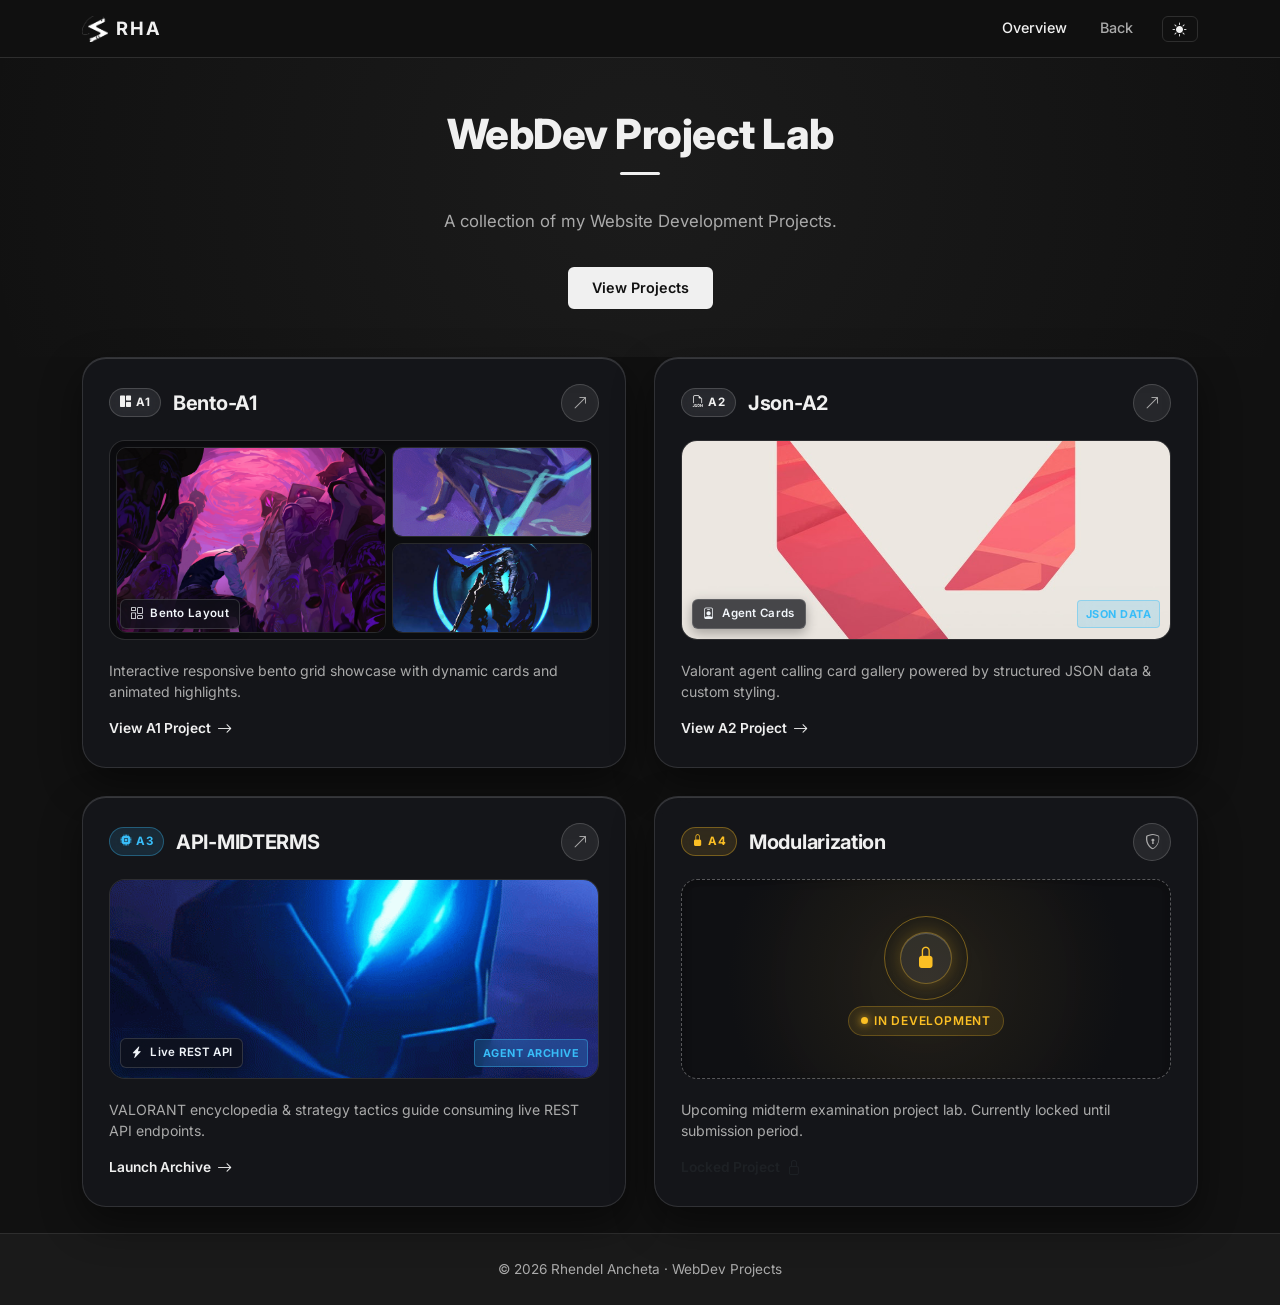
==== commit 75a31d8a: "minor changes" ====
--- a/index.html
+++ b/index.html
@@ -66,7 +66,6 @@
 
       <div class="projects-grid">
 
-        <!-- Project 1: Bento-A1 -->
         <div class="project-glass-card fade-in-up" data-tilt>
           <a href="bento-A1/index.html" class="project-card-link" aria-label="Open Bento-A1 Project">
             <div class="card-glass-glow"></div>
@@ -108,7 +107,6 @@
           </a>
         </div>
 
-        <!-- Project 2: Json-A2 -->
         <div class="project-glass-card fade-in-up" data-tilt>
           <a href="Json-A2/index.html" class="project-card-link" aria-label="Open Json-A2 Project">
             <div class="card-glass-glow"></div>
@@ -143,7 +141,6 @@
           </a>
         </div>
 
-        <!-- Project 3: API-A3 -->
         <div class="project-glass-card fade-in-up" data-tilt>
           <a href="api-3/index.html" class="project-card-link" aria-label="Open API-A3 Project">
             <div class="card-glass-glow"></div>
@@ -178,7 +175,6 @@
           </a>
         </div>
 
-        <!-- Project 4: A4 Locked Midterms -->
         <div class="project-glass-card card-locked fade-in-up" data-tilt>
           <div class="project-card-link">
             <div class="card-glass-glow"></div>
--- a/assets/css/style.css
+++ b/assets/css/style.css
@@ -239,9 +239,6 @@
   background-color: var(--bg-alt);
 }
 
-/* ----------------------------------------------------
-   PROJECTS 2X2 GLASSMORPHISM GRID & MOTION
----------------------------------------------------- */
 .projects-grid {
   display: grid;
   grid-template-columns: repeat(2, 1fr);
@@ -274,7 +271,6 @@
   flex-direction: column;
 }
 
-/* Glass Sheen Sweep Motion */
 .project-glass-card::after {
   content: "";
   position: absolute;
@@ -303,7 +299,6 @@
   box-shadow: var(--glass-shadow-hover), inset 0 1px 0 rgba(255, 255, 255, 0.3);
 }
 
-/* Dynamic Interactive Cursor Glow */
 .card-glass-glow {
   position: absolute;
   inset: 0;
@@ -325,7 +320,6 @@
   z-index: 3;
 }
 
-/* Card Header */
 .project-card-header {
   display: flex;
   align-items: center;
@@ -399,7 +393,6 @@
   background: var(--bg-alt);
 }
 
-/* Preview Window */
 .project-preview-window {
   position: relative;
   width: 100%;
@@ -412,7 +405,6 @@
   margin-bottom: 1.25rem;
 }
 
-/* Preview Image Box */
 .preview-img-box {
   width: 100%;
   height: 100%;
@@ -433,7 +425,6 @@
   transform: scale(1.08);
 }
 
-/* Mini Bento Layout Preview */
 .preview-mini-bento {
   display: grid;
   grid-template-columns: 1.35fr 1fr;
@@ -469,7 +460,6 @@
   transform: scale(1.1);
 }
 
-/* Preview Glass Overlay Tags */
 .preview-glass-overlay {
   position: absolute;
   bottom: 10px;
@@ -511,7 +501,6 @@
   -webkit-backdrop-filter: blur(8px);
 }
 
-/* Locked Card Special Presentation */
 .locked-preview-window {
   display: flex;
   flex-direction: column;
@@ -614,7 +603,6 @@
   }
 }
 
-/* Card Footer */
 .project-card-footer {
   margin-top: auto;
   display: flex;
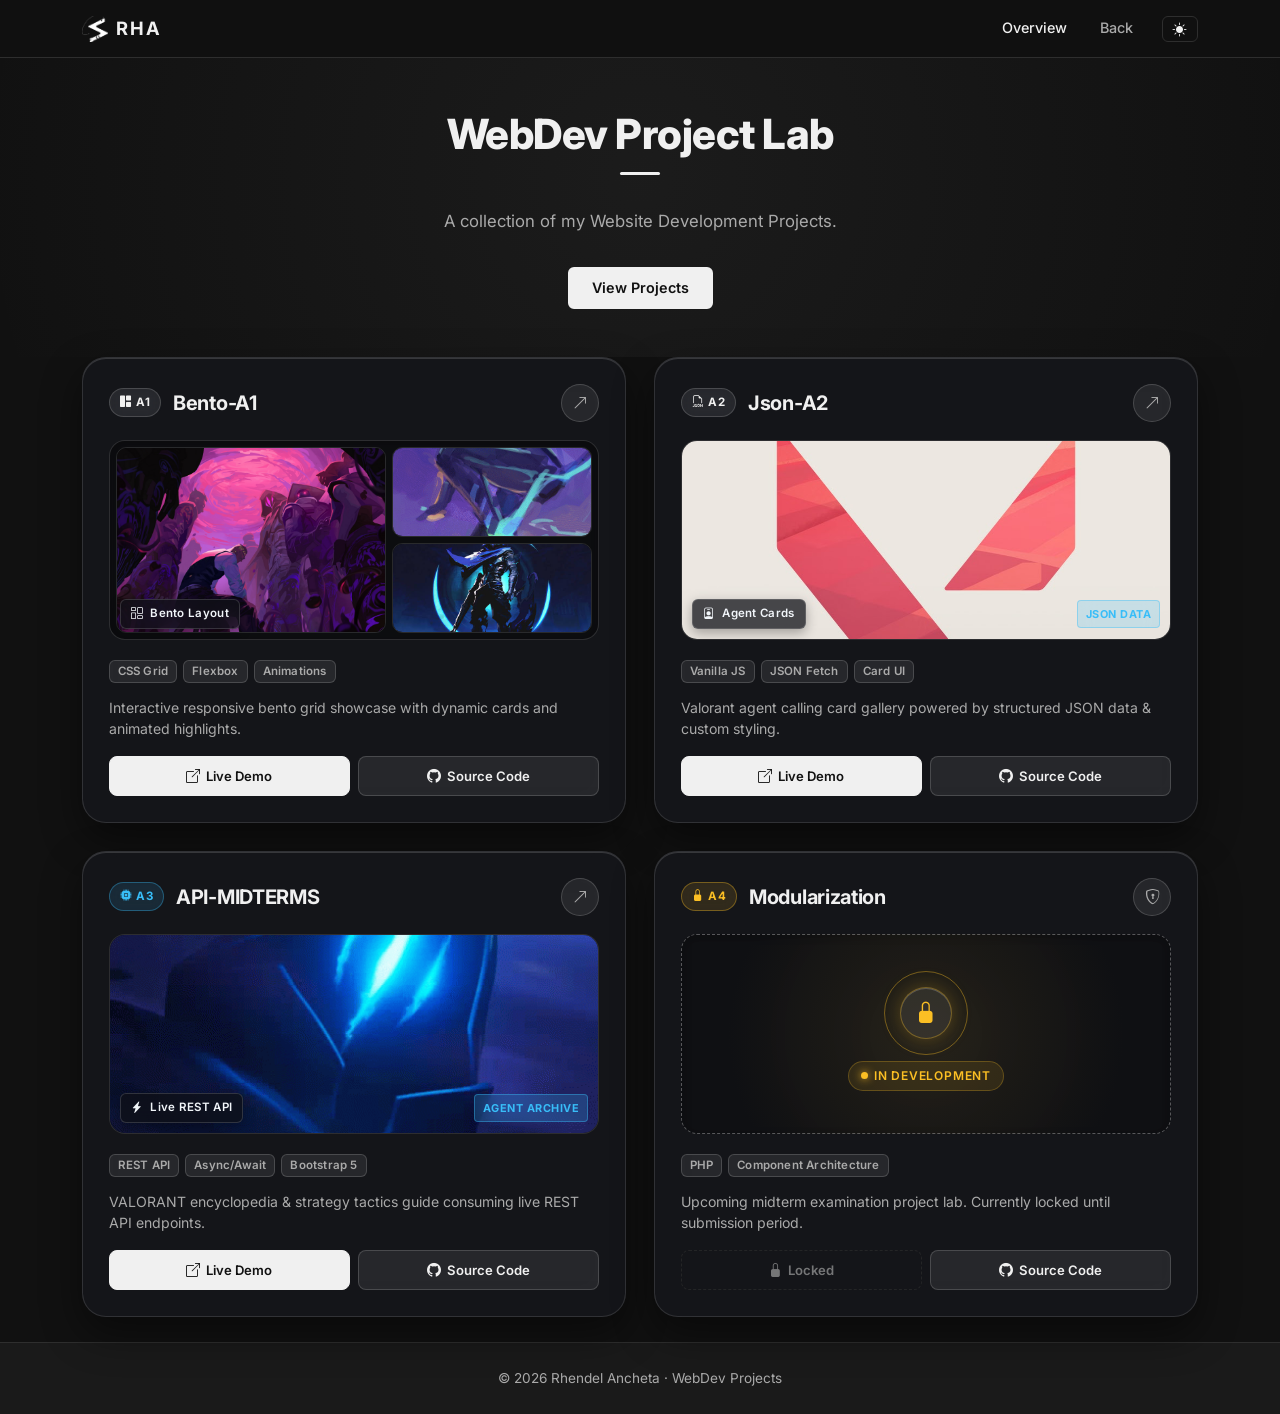
==== commit bfe8484d: "modified landing page" ====
--- a/index.html
+++ b/index.html
@@ -67,20 +67,21 @@
       <div class="projects-grid">
 
         <div class="project-glass-card fade-in-up" data-tilt>
-          <a href="bento-A1/index.html" class="project-card-link" aria-label="Open Bento-A1 Project">
-            <div class="card-glass-glow"></div>
-
+          <div class="card-glass-glow"></div>
+          <div class="project-card-inner">
             <div class="project-card-header">
               <div class="project-card-title-group">
                 <span class="glass-badge"><i class="bi bi-grid-1x2-fill me-1"></i> A1</span>
-                <h3 class="project-card-title">Bento-A1</h3>
-              </div>
-              <span class="project-launch-btn" title="Open Bento-A1">
+                <a href="bento-A1/index.html" class="project-title-link">
+                  <h3 class="project-card-title">Bento-A1</h3>
+                </a>
+              </div>
+              <a href="bento-A1/index.html" class="project-launch-btn" title="Open Bento-A1" aria-label="Open Bento-A1">
                 <i class="bi bi-arrow-up-right"></i>
-              </span>
-            </div>
-
-            <div class="project-preview-window bento-preview-window">
+              </a>
+            </div>
+
+            <a href="bento-A1/index.html" class="project-preview-window bento-preview-window" aria-label="Open Bento-A1 Project">
               <div class="preview-mini-bento">
                 <div class="mini-bento-item item-main">
                   <img src="assets/img/card1.jpg" alt="Bento main preview" loading="lazy" />
@@ -95,33 +96,45 @@
               <div class="preview-glass-overlay">
                 <span class="preview-tag"><i class="bi bi-columns-gap me-1"></i> Bento Layout</span>
               </div>
-            </div>
-
-            <div class="project-card-footer">
+            </a>
+
+            <div class="project-card-footer">
+              <div class="project-tech-stack">
+                <span class="tech-pill">CSS Grid</span>
+                <span class="tech-pill">Flexbox</span>
+                <span class="tech-pill">Animations</span>
+              </div>
               <p class="project-card-desc">Interactive responsive bento grid showcase with dynamic cards and animated highlights.</p>
-              <div class="project-card-cta">
-                <span>View A1 Project</span>
-                <i class="bi bi-arrow-right"></i>
-              </div>
-            </div>
-          </a>
+              <div class="project-card-actions">
+                <a href="bento-A1/index.html" class="btn-card-action btn-action-primary">
+                  <i class="bi bi-box-arrow-up-right"></i>
+                  <span>Live Demo</span>
+                </a>
+                <a href="https://github.com/DelRhen/my-web-dev/tree/main/bento-A1" target="_blank" rel="noopener noreferrer" class="btn-card-action btn-action-secondary">
+                  <i class="bi bi-github"></i>
+                  <span>Source Code</span>
+                </a>
+              </div>
+            </div>
+          </div>
         </div>
 
         <div class="project-glass-card fade-in-up" data-tilt>
-          <a href="Json-A2/index.html" class="project-card-link" aria-label="Open Json-A2 Project">
-            <div class="card-glass-glow"></div>
-
+          <div class="card-glass-glow"></div>
+          <div class="project-card-inner">
             <div class="project-card-header">
               <div class="project-card-title-group">
                 <span class="glass-badge"><i class="bi bi-filetype-json me-1"></i> A2</span>
-                <h3 class="project-card-title">Json-A2</h3>
-              </div>
-              <span class="project-launch-btn" title="Open Json-A2">
+                <a href="Json-A2/index.html" class="project-title-link">
+                  <h3 class="project-card-title">Json-A2</h3>
+                </a>
+              </div>
+              <a href="Json-A2/index.html" class="project-launch-btn" title="Open Json-A2" aria-label="Open Json-A2">
                 <i class="bi bi-arrow-up-right"></i>
-              </span>
-            </div>
-
-            <div class="project-preview-window">
+              </a>
+            </div>
+
+            <a href="Json-A2/index.html" class="project-preview-window" aria-label="Open Json-A2 Project">
               <div class="preview-img-box">
                 <img src="assets/img/valorant.jpg" alt="Valorant Calling Cards preview" loading="lazy" />
               </div>
@@ -129,33 +142,45 @@
                 <span class="preview-tag"><i class="bi bi-person-badge me-1"></i> Agent Cards</span>
                 <span class="preview-chip">JSON Data</span>
               </div>
-            </div>
-
-            <div class="project-card-footer">
+            </a>
+
+            <div class="project-card-footer">
+              <div class="project-tech-stack">
+                <span class="tech-pill">Vanilla JS</span>
+                <span class="tech-pill">JSON Fetch</span>
+                <span class="tech-pill">Card UI</span>
+              </div>
               <p class="project-card-desc">Valorant agent calling card gallery powered by structured JSON data &amp; custom styling.</p>
-              <div class="project-card-cta">
-                <span>View A2 Project</span>
-                <i class="bi bi-arrow-right"></i>
-              </div>
-            </div>
-          </a>
+              <div class="project-card-actions">
+                <a href="Json-A2/index.html" class="btn-card-action btn-action-primary">
+                  <i class="bi bi-box-arrow-up-right"></i>
+                  <span>Live Demo</span>
+                </a>
+                <a href="https://github.com/DelRhen/my-web-dev/tree/main/Json-A2" target="_blank" rel="noopener noreferrer" class="btn-card-action btn-action-secondary">
+                  <i class="bi bi-github"></i>
+                  <span>Source Code</span>
+                </a>
+              </div>
+            </div>
+          </div>
         </div>
 
         <div class="project-glass-card fade-in-up" data-tilt>
-          <a href="api-3/index.html" class="project-card-link" aria-label="Open API-A3 Project">
-            <div class="card-glass-glow"></div>
-
+          <div class="card-glass-glow"></div>
+          <div class="project-card-inner">
             <div class="project-card-header">
               <div class="project-card-title-group">
                 <span class="glass-badge badge-accent"><i class="bi bi-cpu-fill me-1"></i> A3</span>
-                <h3 class="project-card-title">API-MIDTERMS</h3>
-              </div>
-              <span class="project-launch-btn" title="Open API-A3">
+                <a href="api-3/index.html" class="project-title-link">
+                  <h3 class="project-card-title">API-MIDTERMS</h3>
+                </a>
+              </div>
+              <a href="api-3/index.html" class="project-launch-btn" title="Open API-A3" aria-label="Open API-A3">
                 <i class="bi bi-arrow-up-right"></i>
-              </span>
-            </div>
-
-            <div class="project-preview-window">
+              </a>
+            </div>
+
+            <a href="api-3/index.html" class="project-preview-window" aria-label="Open API-A3 Project">
               <div class="preview-img-box">
                 <img src="assets/img/omen.gif" alt="Valorant Agent Archive API preview" loading="lazy" />
               </div>
@@ -163,22 +188,32 @@
                 <span class="preview-tag"><i class="bi bi-lightning-charge-fill me-1"></i> Live REST API</span>
                 <span class="preview-chip">Agent Archive</span>
               </div>
-            </div>
-
-            <div class="project-card-footer">
+            </a>
+
+            <div class="project-card-footer">
+              <div class="project-tech-stack">
+                <span class="tech-pill">REST API</span>
+                <span class="tech-pill">Async/Await</span>
+                <span class="tech-pill">Bootstrap 5</span>
+              </div>
               <p class="project-card-desc">VALORANT encyclopedia &amp; strategy tactics guide consuming live REST API endpoints.</p>
-              <div class="project-card-cta">
-                <span>Launch Archive</span>
-                <i class="bi bi-arrow-right"></i>
-              </div>
-            </div>
-          </a>
+              <div class="project-card-actions">
+                <a href="api-3/index.html" class="btn-card-action btn-action-primary">
+                  <i class="bi bi-box-arrow-up-right"></i>
+                  <span>Live Demo</span>
+                </a>
+                <a href="https://github.com/DelRhen/my-web-dev/tree/main/api-3" target="_blank" rel="noopener noreferrer" class="btn-card-action btn-action-secondary">
+                  <i class="bi bi-github"></i>
+                  <span>Source Code</span>
+                </a>
+              </div>
+            </div>
+          </div>
         </div>
 
         <div class="project-glass-card card-locked fade-in-up" data-tilt>
-          <div class="project-card-link">
-            <div class="card-glass-glow"></div>
-
+          <div class="card-glass-glow"></div>
+          <div class="project-card-inner">
             <div class="project-card-header">
               <div class="project-card-title-group">
                 <span class="glass-badge badge-locked"><i class="bi bi-lock-fill me-1"></i> A4</span>
@@ -202,10 +237,20 @@
             </div>
 
             <div class="project-card-footer">
+              <div class="project-tech-stack">
+                <span class="tech-pill">PHP</span>
+                <span class="tech-pill">Component Architecture</span>
+              </div>
               <p class="project-card-desc">Upcoming midterm examination project lab. Currently locked until submission period.</p>
-              <div class="project-card-cta text-muted">
-                <span>Locked Project</span>
-                <i class="bi bi-lock"></i>
+              <div class="project-card-actions">
+                <span class="btn-card-action btn-action-disabled">
+                  <i class="bi bi-lock-fill"></i>
+                  <span>Locked</span>
+                </span>
+                <a href="https://github.com/DelRhen/my-web-dev/tree/main/modularization" target="_blank" rel="noopener noreferrer" class="btn-card-action btn-action-secondary">
+                  <i class="bi bi-github"></i>
+                  <span>Source Code</span>
+                </a>
               </div>
             </div>
           </div>
--- a/assets/css/style.css
+++ b/assets/css/style.css
@@ -309,7 +309,8 @@
   z-index: 2;
 }
 
-.project-card-link {
+.project-card-link,
+.project-card-inner {
   display: flex;
   flex-direction: column;
   padding: 1.6rem;
@@ -640,12 +641,119 @@
   transform: translateX(6px);
 }
 
-.card-locked .project-card-link {
+.card-locked .project-card-link,
+.card-locked .project-card-inner {
   cursor: default;
 }
 
 .card-locked:hover .project-card-cta i {
   transform: none;
+}
+
+.project-title-link {
+  text-decoration: none;
+  color: inherit;
+}
+
+.project-title-link:hover .project-card-title {
+  color: var(--accent-hover);
+}
+
+a.project-launch-btn {
+  text-decoration: none;
+}
+
+a.project-preview-window {
+  display: block;
+  text-decoration: none;
+  color: inherit;
+  cursor: pointer;
+}
+
+.project-tech-stack {
+  display: flex;
+  flex-wrap: wrap;
+  gap: 6px;
+}
+
+.tech-pill {
+  font-size: 0.72rem;
+  font-weight: 600;
+  padding: 3px 8px;
+  border-radius: 6px;
+  background: var(--glass-badge-bg);
+  border: 1px solid var(--glass-badge-border);
+  color: var(--text-muted);
+  letter-spacing: 0.2px;
+  line-height: 1.3;
+  transition: all 0.2s ease;
+}
+
+.project-glass-card:hover .tech-pill {
+  border-color: var(--glass-border-hover);
+  color: var(--text);
+}
+
+.project-card-actions {
+  display: flex;
+  align-items: center;
+  gap: 8px;
+  margin-top: 0.25rem;
+}
+
+.btn-card-action {
+  flex: 1;
+  display: inline-flex;
+  align-items: center;
+  justify-content: center;
+  gap: 6px;
+  padding: 7px 12px;
+  font-size: 0.82rem;
+  font-weight: 600;
+  border-radius: 8px;
+  text-decoration: none;
+  transition: transform 0.2s ease, background 0.2s ease, border-color 0.2s ease, color 0.2s ease, box-shadow 0.2s ease;
+  white-space: nowrap;
+}
+
+.btn-action-primary {
+  background: var(--text);
+  color: var(--bg);
+  border: 1px solid var(--text);
+}
+
+.btn-action-primary:hover {
+  background: var(--accent-hover);
+  border-color: var(--accent-hover);
+  color: var(--bg);
+  transform: translateY(-2px);
+  box-shadow: 0 4px 12px rgba(0, 0, 0, 0.15);
+}
+
+.btn-action-secondary {
+  background: var(--glass-badge-bg);
+  color: var(--text);
+  border: 1px solid var(--glass-badge-border);
+}
+
+.btn-action-secondary:hover {
+  background: var(--bg-alt);
+  border-color: var(--glass-border-hover);
+  color: var(--text);
+  transform: translateY(-2px);
+  box-shadow: 0 4px 12px rgba(0, 0, 0, 0.1);
+}
+
+.btn-action-disabled {
+  background: transparent;
+  color: var(--text-muted);
+  border: 1px dashed var(--border);
+  cursor: not-allowed;
+  opacity: 0.65;
+}
+
+.btn-card-action i {
+  font-size: 0.88rem;
 }
 
 
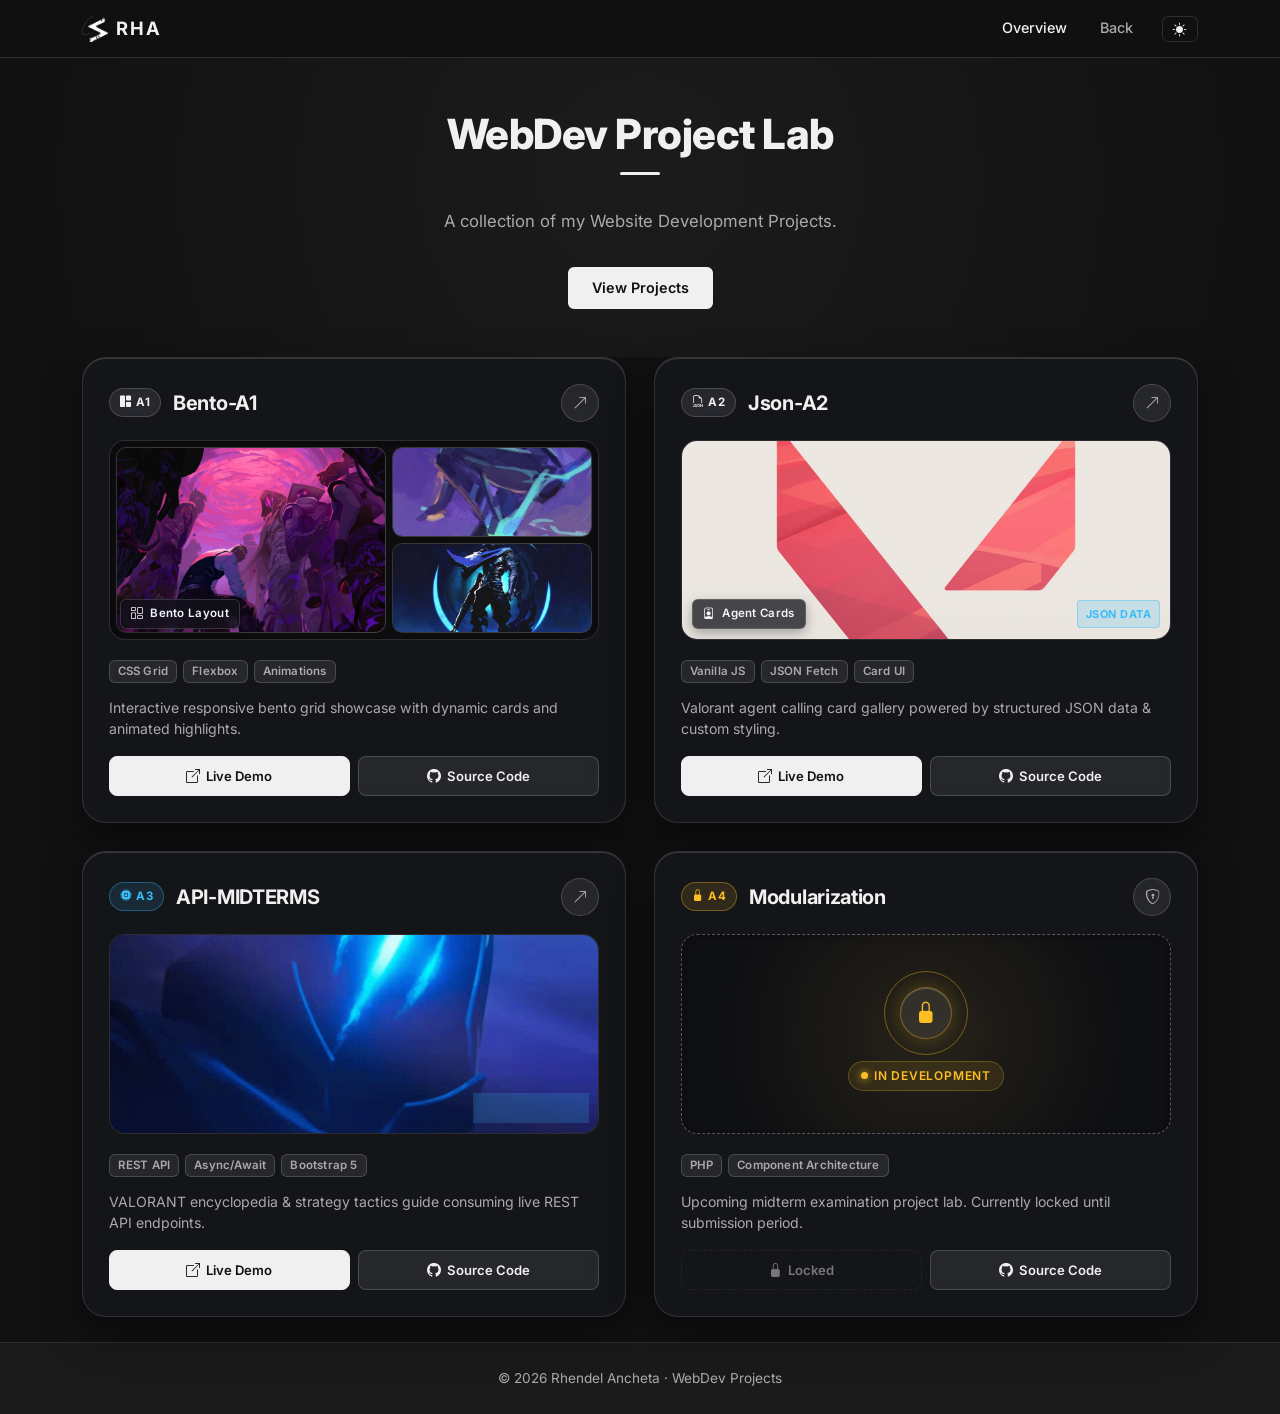
==== commit 93f10847: "landing page" ====
--- a/index.html
+++ b/index.html
@@ -100,9 +100,9 @@
 
             <div class="project-card-footer">
               <div class="project-tech-stack">
-                <span class="tech-pill">CSS Grid</span>
-                <span class="tech-pill">Flexbox</span>
-                <span class="tech-pill">Animations</span>
+                <span class="tech-pill" data-tooltip="Complex multi-directional responsive grid">CSS Grid</span>
+                <span class="tech-pill" data-tooltip="Flexible content alignment and distribution">Flexbox</span>
+                <span class="tech-pill" data-tooltip="Fluid CSS transitions and keyframes">Animations</span>
               </div>
               <p class="project-card-desc">Interactive responsive bento grid showcase with dynamic cards and animated highlights.</p>
               <div class="project-card-actions">
@@ -146,9 +146,9 @@
 
             <div class="project-card-footer">
               <div class="project-tech-stack">
-                <span class="tech-pill">Vanilla JS</span>
-                <span class="tech-pill">JSON Fetch</span>
-                <span class="tech-pill">Card UI</span>
+                <span class="tech-pill" data-tooltip="Pure JavaScript without external libraries">Vanilla JS</span>
+                <span class="tech-pill" data-tooltip="Dynamic data loading from JSON file">JSON Fetch</span>
+                <span class="tech-pill" data-tooltip="Custom responsive calling cards showcase">Card UI</span>
               </div>
               <p class="project-card-desc">Valorant agent calling card gallery powered by structured JSON data &amp; custom styling.</p>
               <div class="project-card-actions">
@@ -192,9 +192,9 @@
 
             <div class="project-card-footer">
               <div class="project-tech-stack">
-                <span class="tech-pill">REST API</span>
-                <span class="tech-pill">Async/Await</span>
-                <span class="tech-pill">Bootstrap 5</span>
+                <span class="tech-pill" data-tooltip="Fetching live data from Valorant API">REST API</span>
+                <span class="tech-pill" data-tooltip="Modern asynchronous JavaScript promises">Async/Await</span>
+                <span class="tech-pill" data-tooltip="Responsive UI components and utilities">Bootstrap 5</span>
               </div>
               <p class="project-card-desc">VALORANT encyclopedia &amp; strategy tactics guide consuming live REST API endpoints.</p>
               <div class="project-card-actions">
@@ -238,8 +238,8 @@
 
             <div class="project-card-footer">
               <div class="project-tech-stack">
-                <span class="tech-pill">PHP</span>
-                <span class="tech-pill">Component Architecture</span>
+                <span class="tech-pill" data-tooltip="Server-side modular page architecture">PHP</span>
+                <span class="tech-pill" data-tooltip="Reusable templates and split layout components">Component Architecture</span>
               </div>
               <p class="project-card-desc">Upcoming midterm examination project lab. Currently locked until submission period.</p>
               <div class="project-card-actions">
--- a/assets/css/style.css
+++ b/assets/css/style.css
@@ -144,7 +144,6 @@
   --mouse-x: 50%;
   --mouse-y: 50%;
 }
-
 #hero::before {
   content: "";
   position: absolute;
@@ -242,13 +241,16 @@
 .projects-grid {
   display: grid;
   grid-template-columns: repeat(2, 1fr);
+  grid-auto-rows: 1fr;
   gap: 1.75rem;
   perspective: 1200px;
+  align-items: stretch;
 }
 
 @media (max-width: 860px) {
   .projects-grid {
     grid-template-columns: 1fr;
+    grid-auto-rows: auto;
     gap: 1.5rem;
   }
 }
@@ -269,6 +271,7 @@
   overflow: hidden;
   display: flex;
   flex-direction: column;
+  height: 100%;
 }
 
 .project-glass-card::after {
@@ -411,6 +414,15 @@
   height: 100%;
   position: relative;
   overflow: hidden;
+  background-color: var(--bg-alt);
+  background-image: linear-gradient(
+    90deg,
+    rgba(255, 255, 255, 0) 0%,
+    rgba(255, 255, 255, 0.05) 50%,
+    rgba(255, 255, 255, 0) 100%
+  );
+  background-size: 200% 100%;
+  animation: placeholderShimmer 1.8s infinite;
 }
 
 .preview-img-box img {
@@ -418,8 +430,13 @@
   height: 100%;
   object-fit: cover;
   object-position: center;
-  transition: transform 0.6s cubic-bezier(0.16, 1, 0.3, 1), filter 0.4s ease;
+  transition: opacity 0.4s ease, transform 0.6s cubic-bezier(0.16, 1, 0.3, 1), filter 0.4s ease;
   display: block;
+  opacity: 0;
+}
+
+.preview-img-box img.loaded {
+  opacity: 1;
 }
 
 .project-glass-card:hover .preview-img-box img {
@@ -442,6 +459,15 @@
   border-radius: 0.65rem;
   overflow: hidden;
   border: 1px solid rgba(255, 255, 255, 0.12);
+  background-color: var(--bg-alt);
+  background-image: linear-gradient(
+    90deg,
+    rgba(255, 255, 255, 0) 0%,
+    rgba(255, 255, 255, 0.05) 50%,
+    rgba(255, 255, 255, 0) 100%
+  );
+  background-size: 200% 100%;
+  animation: placeholderShimmer 1.8s infinite;
 }
 
 .mini-bento-item.item-main {
@@ -453,8 +479,22 @@
   height: 100%;
   object-fit: cover;
   object-position: center;
-  transition: transform 0.6s cubic-bezier(0.16, 1, 0.3, 1);
+  transition: opacity 0.4s ease, transform 0.6s cubic-bezier(0.16, 1, 0.3, 1);
   display: block;
+  opacity: 0;
+}
+
+.mini-bento-item img.loaded {
+  opacity: 1;
+}
+
+@keyframes placeholderShimmer {
+  0% {
+    background-position: 200% 0;
+  }
+  100% {
+    background-position: -200% 0;
+  }
 }
 
 .project-glass-card:hover .mini-bento-item img {
@@ -677,6 +717,7 @@
 }
 
 .tech-pill {
+  position: relative;
   font-size: 0.72rem;
   font-weight: 600;
   padding: 3px 8px;
@@ -687,11 +728,65 @@
   letter-spacing: 0.2px;
   line-height: 1.3;
   transition: all 0.2s ease;
+  cursor: default;
 }
 
 .project-glass-card:hover .tech-pill {
   border-color: var(--glass-border-hover);
   color: var(--text);
+}
+
+.tech-pill[data-tooltip]::after {
+  content: attr(data-tooltip);
+  position: absolute;
+  bottom: calc(100% + 7px);
+  left: 50%;
+  transform: translateX(-50%) translateY(4px);
+  padding: 5px 9px;
+  background: var(--card-bg);
+  color: var(--text);
+  border: 1px solid var(--border);
+  border-radius: 6px;
+  font-size: 0.7rem;
+  font-weight: 500;
+  white-space: nowrap;
+  pointer-events: none;
+  opacity: 0;
+  visibility: hidden;
+  transition: opacity 0.2s ease, transform 0.2s ease, visibility 0.2s ease;
+  box-shadow: 0 4px 16px rgba(0, 0, 0, 0.25);
+  z-index: 25;
+}
+
+.tech-pill[data-tooltip]::before {
+  content: "";
+  position: absolute;
+  bottom: calc(100% + 2px);
+  left: 50%;
+  transform: translateX(-50%) translateY(4px);
+  border-width: 5px 5px 0 5px;
+  border-style: solid;
+  border-color: var(--border) transparent transparent transparent;
+  pointer-events: none;
+  opacity: 0;
+  visibility: hidden;
+  transition: opacity 0.2s ease, transform 0.2s ease, visibility 0.2s ease;
+  z-index: 25;
+}
+
+.tech-pill[data-tooltip]:hover::after,
+.tech-pill[data-tooltip]:hover::before {
+  opacity: 1;
+  visibility: visible;
+  transform: translateX(-50%) translateY(0);
+}
+
+@media (max-width: 576px) {
+  .tech-pill[data-tooltip]::after {
+    white-space: normal;
+    width: 150px;
+    text-align: center;
+  }
 }
 
 .project-card-actions {
@@ -714,6 +809,40 @@
   text-decoration: none;
   transition: transform 0.2s ease, background 0.2s ease, border-color 0.2s ease, color 0.2s ease, box-shadow 0.2s ease;
   white-space: nowrap;
+  position: relative;
+  overflow: hidden;
+}
+
+.btn-card-action .btn-ripple {
+  position: absolute;
+  border-radius: 50%;
+  transform: scale(0);
+  animation: btnRippleAnim 0.6s linear;
+  background-color: rgba(255, 255, 255, 0.35);
+  pointer-events: none;
+}
+
+body.dark .btn-action-primary .btn-ripple {
+  background-color: rgba(0, 0, 0, 0.3);
+}
+
+body:not(.dark) .btn-action-primary .btn-ripple {
+  background-color: rgba(255, 255, 255, 0.4);
+}
+
+.btn-action-secondary .btn-ripple {
+  background-color: rgba(255, 255, 255, 0.25);
+}
+
+body:not(.dark) .btn-action-secondary .btn-ripple {
+  background-color: rgba(0, 0, 0, 0.15);
+}
+
+@keyframes btnRippleAnim {
+  to {
+    transform: scale(4);
+    opacity: 0;
+  }
 }
 
 .btn-action-primary {
